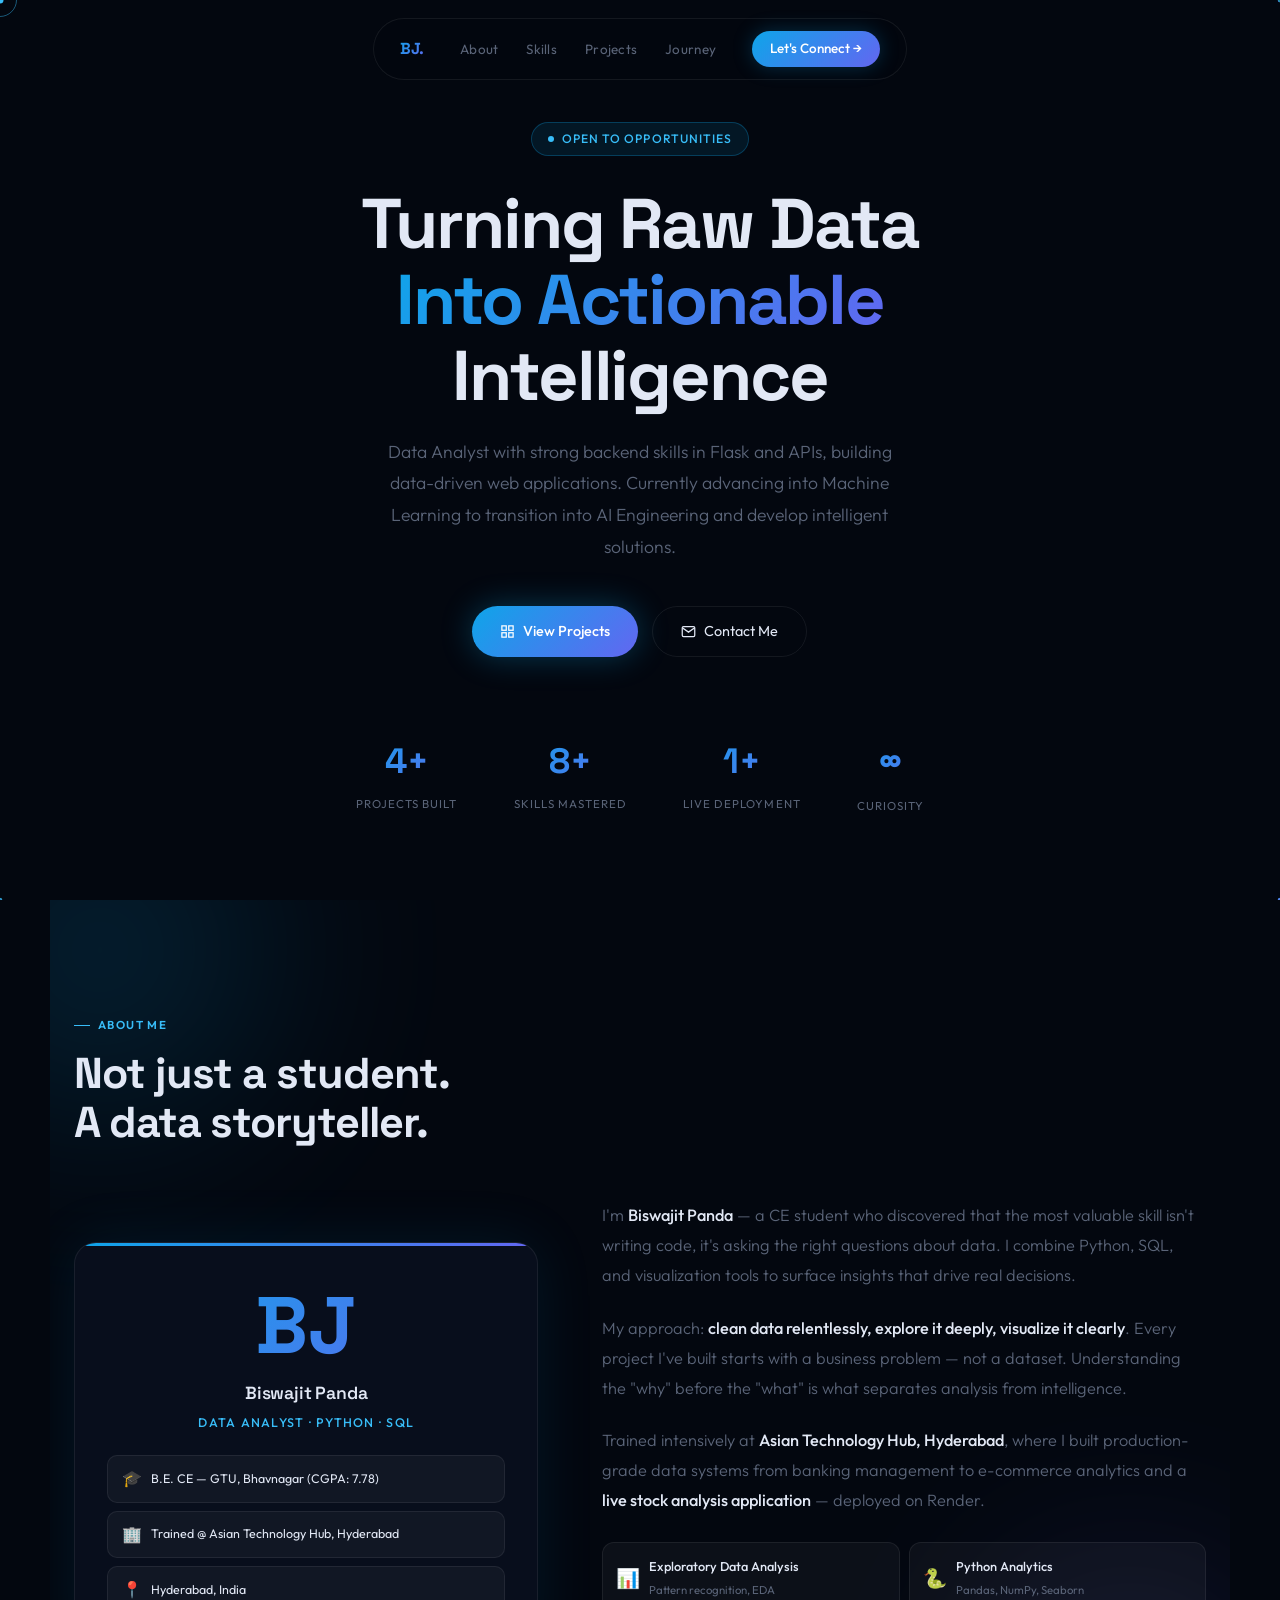
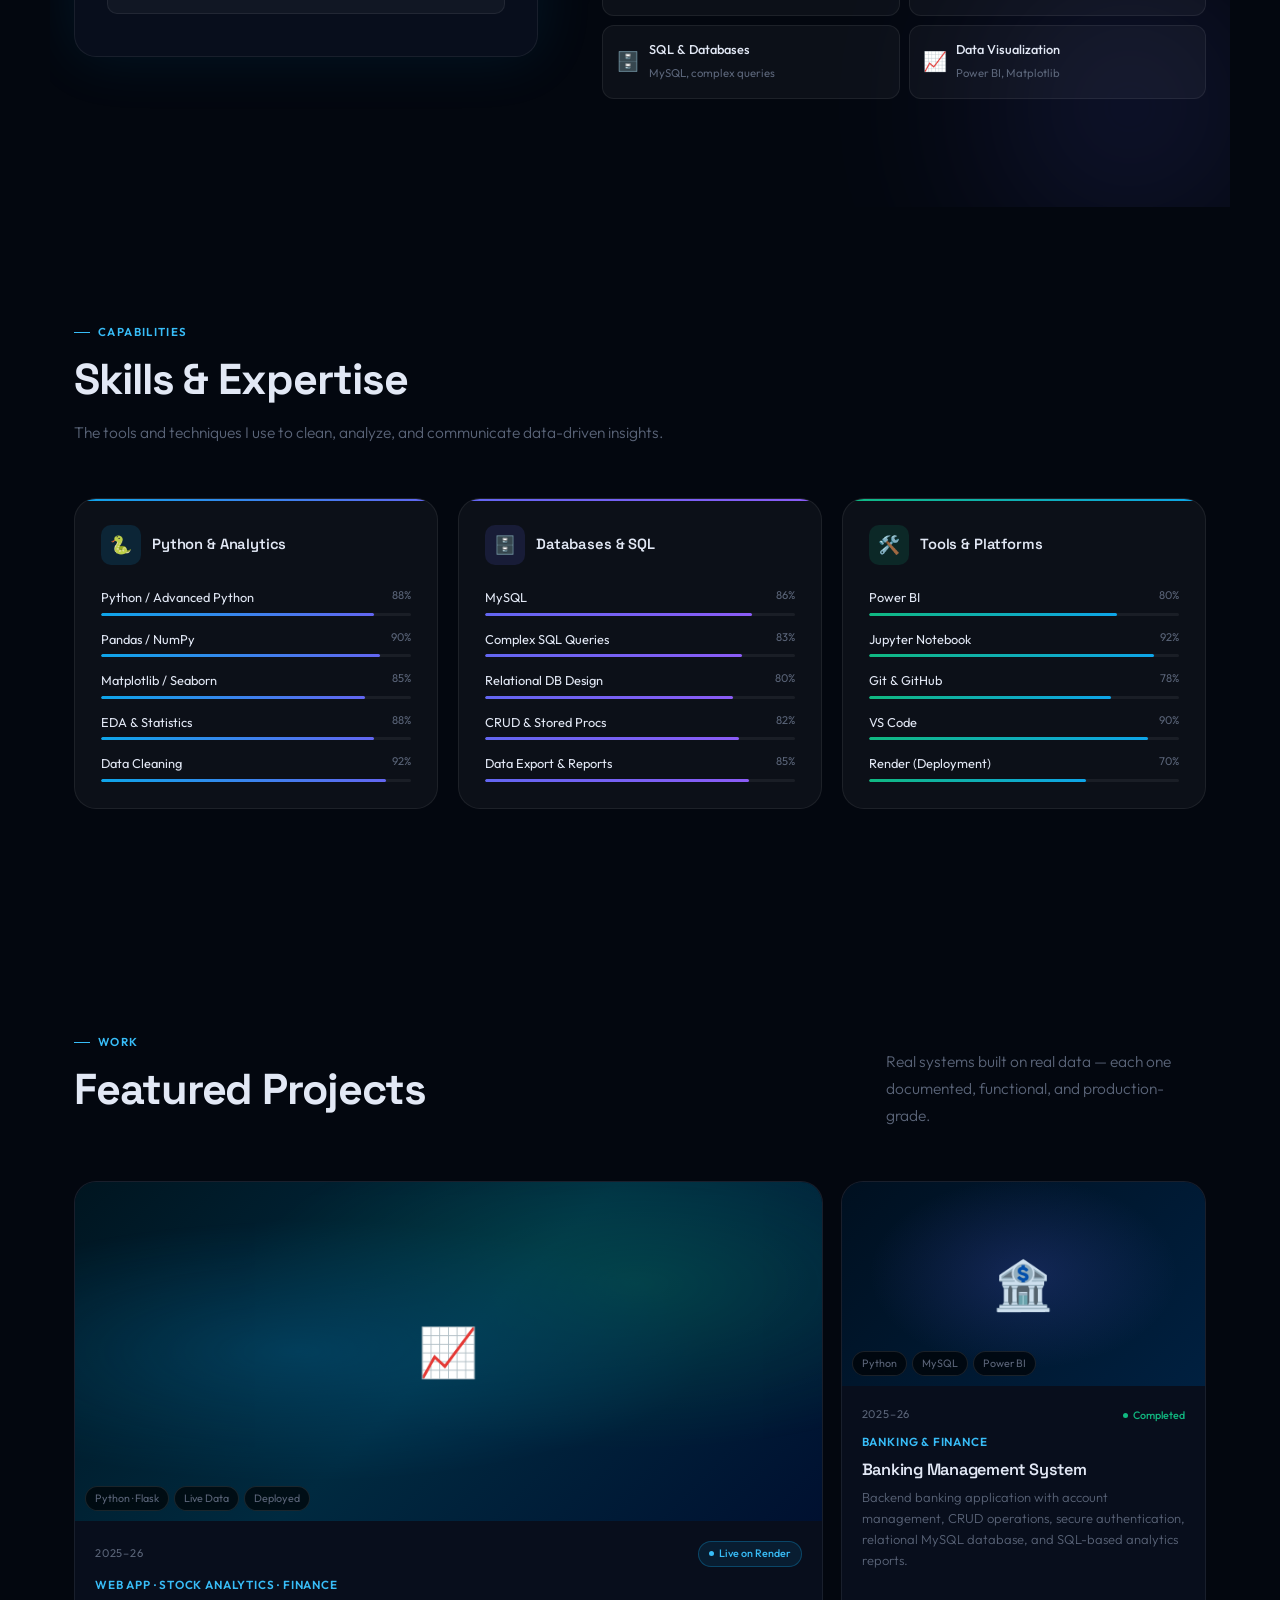
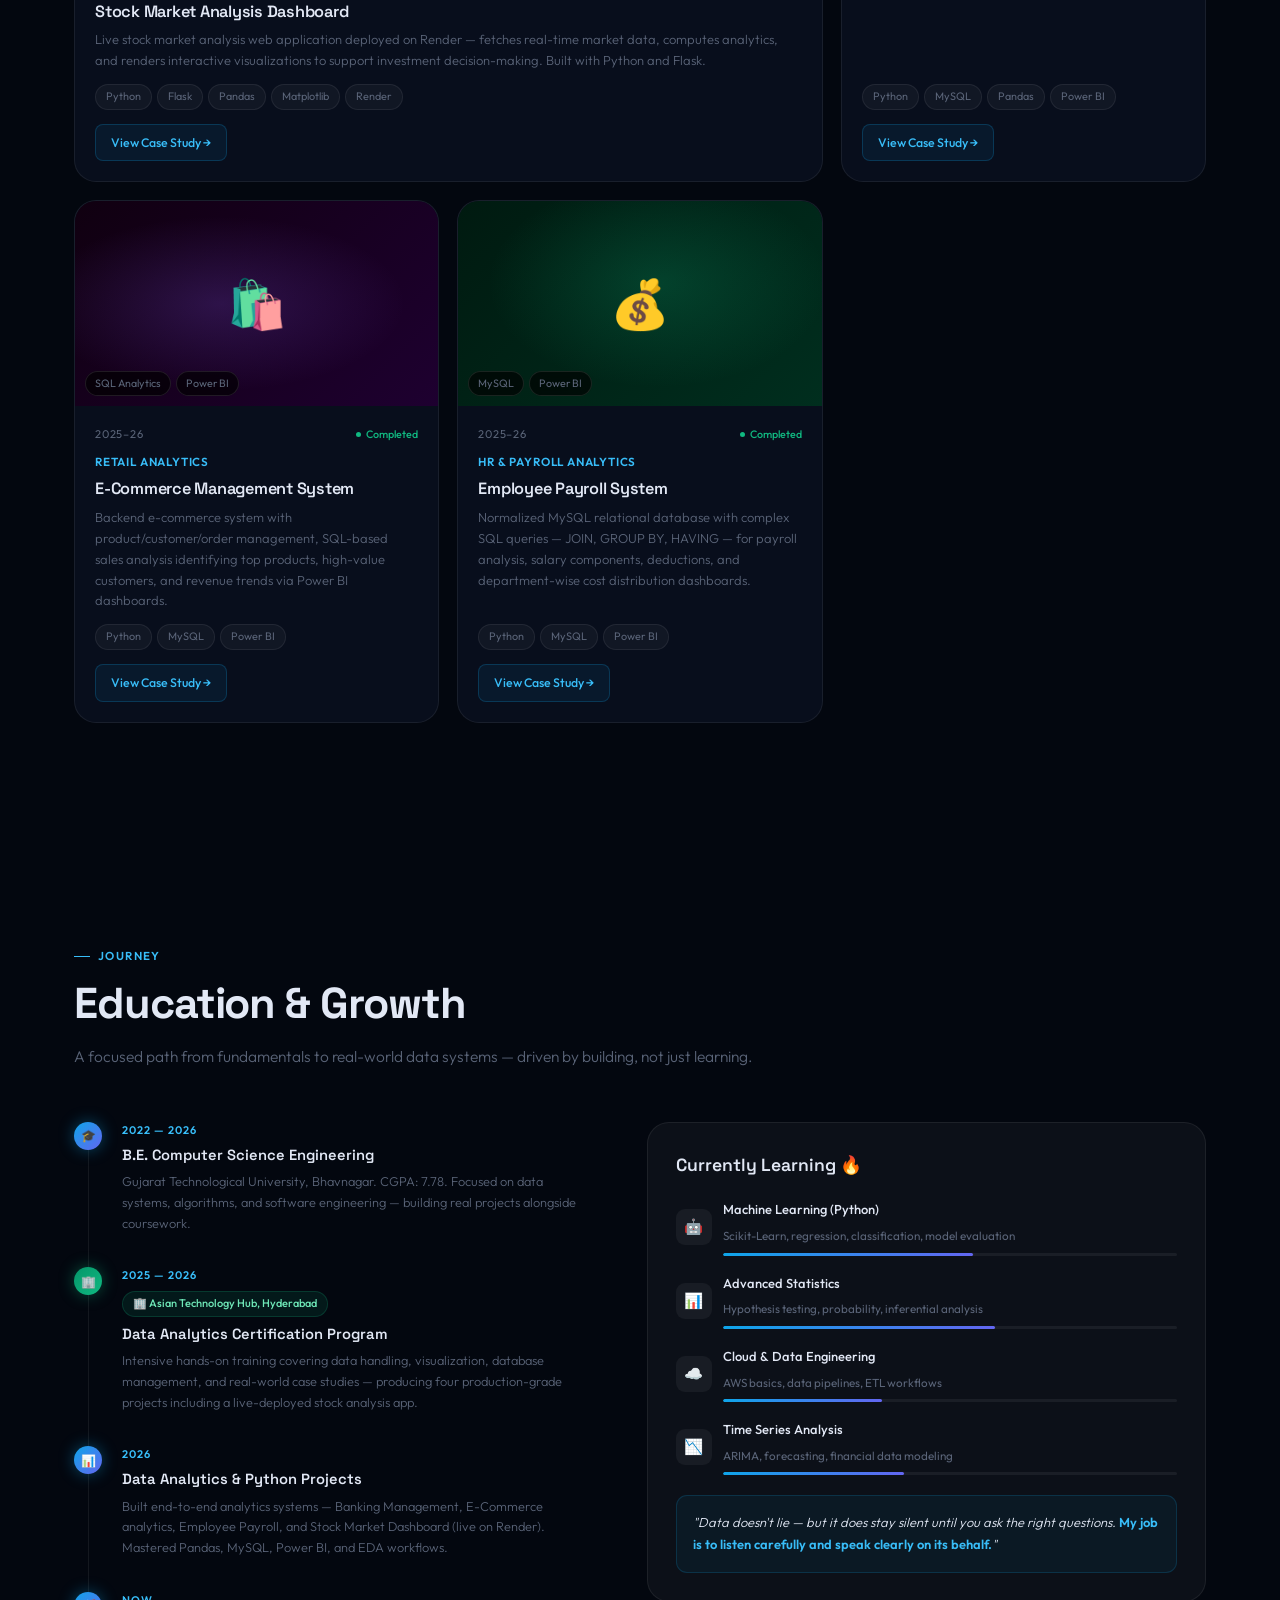
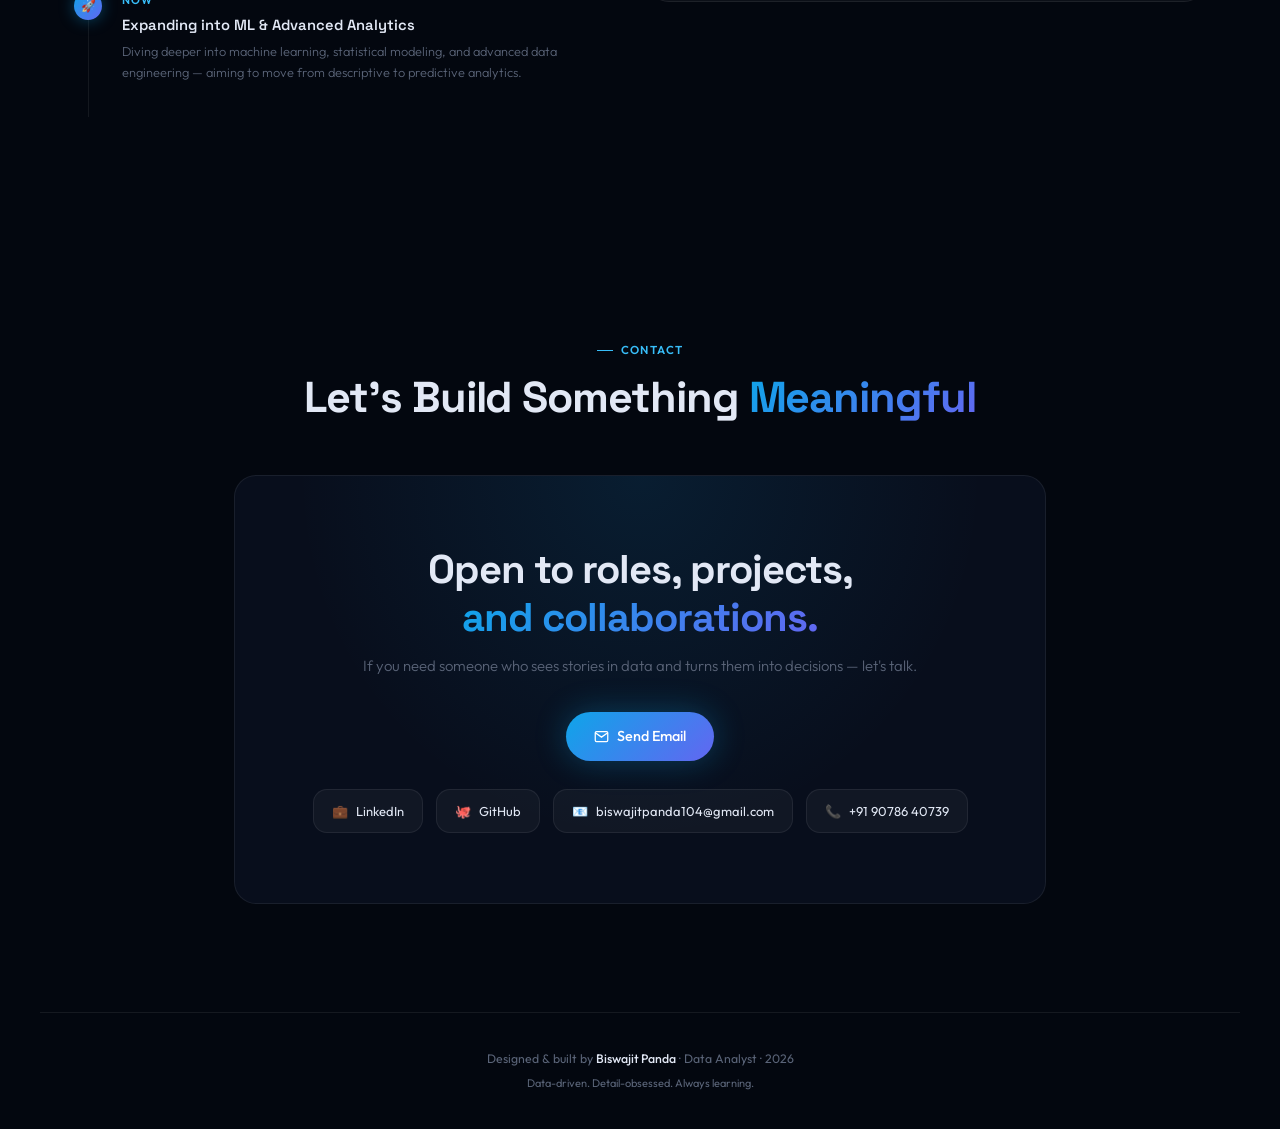
==== index.html @ 20ae8ce0 "Add files via upload" ====
<!DOCTYPE html>
<html lang="en">
<head>
  <meta charset="UTF-8">
  <meta name="viewport" content="width=device-width, initial-scale=1.0">
  <title>Biswajit Panda — Data Analyst &amp; AI Engineer</title>
  <link rel="preconnect" href="https://fonts.googleapis.com">
  <link rel="preconnect" href="https://fonts.gstatic.com" crossorigin>
  <link href="https://fonts.googleapis.com/css2?family=Space+Grotesk:wght@300;400;500;600;700&family=Outfit:wght@200;300;400;500;600&display=swap" rel="stylesheet">
  <link rel="stylesheet" href="css/shared.css">
  <style>
    /* ===== HERO ===== */
    #hero {
      min-height: 100vh;
      display: flex;
      align-items: center;
      justify-content: center;
      position: relative;
      overflow: hidden;
      padding: 120px 24px 80px;
    }

    #hero-canvas {
      position: absolute;
      inset: 0;
      z-index: 0;
    }

    .hero-inner {
      position: relative;
      z-index: 1;
      text-align: center;
      max-width: 860px;
    }

    .hero-badge {
      display: inline-flex;
      align-items: center;
      gap: 8px;
      padding: 6px 16px;
      background: rgba(14, 165, 233, .1);
      border: 1px solid rgba(14, 165, 233, .28);
      border-radius: 100px;
      font-size: .76rem;
      color: var(--accent2);
      letter-spacing: .09em;
      text-transform: uppercase;
      font-weight: 500;
      margin-bottom: 30px;
      animation: fadeUp .8s ease forwards;
      opacity: 0;
    }

    .badge-dot {
      width: 6px;
      height: 6px;
      background: var(--accent2);
      border-radius: 50%;
      animation: pulse 2s infinite;
    }

    .hero-title {
      font-family: var(--font-head);
      font-size: clamp(2.3rem, 5.5vw, 4.8rem);
      font-weight: 700;
      line-height: 1.08;
      letter-spacing: -.03em;
      margin-bottom: 22px;
      animation: fadeUp .8s .18s ease forwards;
      opacity: 0;
    }

    .hero-title .line2 {
      background: var(--grad);
      -webkit-background-clip: text;
      -webkit-text-fill-color: transparent;
      background-clip: text;
    }

    .hero-sub {
      font-size: clamp(.9rem, 1.7vw, 1.1rem);
      color: var(--muted);
      line-height: 1.8;
      max-width: 540px;
      margin: 0 auto 44px;
      font-weight: 300;
      animation: fadeUp .8s .34s ease forwards;
      opacity: 0;
    }

    .hero-btns {
      display: flex;
      gap: 14px;
      justify-content: center;
      flex-wrap: wrap;
      animation: fadeUp .8s .5s ease forwards;
      opacity: 0;
    }

    .hero-stats {
      display: flex;
      justify-content: center;
      gap: 56px;
      margin-top: 76px;
      flex-wrap: wrap;
      animation: fadeUp .8s .7s ease forwards;
      opacity: 0;
    }

    .stat-item { text-align: center; }

    .stat-num {
      font-family: var(--font-head);
      font-size: 2.2rem;
      font-weight: 700;
      background: var(--grad);
      -webkit-background-clip: text;
      -webkit-text-fill-color: transparent;
      background-clip: text;
      display: block;
    }

    .stat-label {
      font-size: .72rem;
      color: var(--muted);
      text-transform: uppercase;
      letter-spacing: .09em;
      margin-top: 4px;
    }

    .scroll-hint {
      position: absolute;
      bottom: 34px;
      left: 50%;
      transform: translateX(-50%);
      display: flex;
      flex-direction: column;
      align-items: center;
      gap: 7px;
      color: var(--muted);
      font-size: .7rem;
      letter-spacing: .1em;
      text-transform: uppercase;
      animation: fadeUp 1s 1.1s ease forwards;
      opacity: 0;
    }

    .scroll-line {
      width: 1px;
      height: 38px;
      background: linear-gradient(to bottom, var(--accent2), transparent);
      animation: scrollLine 2.2s infinite;
    }

    /* ===== SECTIONS ===== */
    .page-section {
      padding: 108px 24px;
      max-width: 1180px;
      margin: 0 auto;
    }

    .page-section.narrow { max-width: 860px; }

    /* ===== ABOUT ===== */
    .about-grid {
      display: grid;
      grid-template-columns: 1fr 1.3fr;
      gap: 64px;
      align-items: center;
      margin-top: 52px;
    }

    .about-card {
      background: var(--surface);
      border: 1px solid var(--border);
      border-radius: var(--radius-lg);
      padding: 42px 32px;
      text-align: center;
      position: relative;
      box-shadow: 0 0 60px rgba(14, 165, 233, .1);
      overflow: hidden;
    }

    .about-card::before {
      content: '';
      position: absolute;
      top: 0; left: 0; right: 0;
      height: 3px;
      background: var(--grad);
    }

    .about-initials {
      font-family: var(--font-head);
      font-size: 5rem;
      font-weight: 700;
      background: var(--grad);
      -webkit-background-clip: text;
      -webkit-text-fill-color: transparent;
      background-clip: text;
      line-height: 1;
      margin-bottom: 14px;
    }

    .about-name {
      font-family: var(--font-head);
      font-size: 1.1rem;
      font-weight: 600;
      letter-spacing: -.01em;
      margin-bottom: 6px;
    }

    .about-role {
      font-size: .78rem;
      color: var(--accent2);
      text-transform: uppercase;
      letter-spacing: .1em;
      font-weight: 500;
      margin-bottom: 22px;
    }

    .about-badges {
      display: flex;
      flex-direction: column;
      gap: 8px;
    }

    .about-badge-item {
      padding: 10px 14px;
      background: var(--glass);
      border: 1px solid var(--border);
      border-radius: 10px;
      font-size: .78rem;
      color: var(--text);
      display: flex;
      align-items: center;
      gap: 9px;
    }

    .about-badge-item span:first-child { font-size: 1rem; }

    .story-text {
      font-size: 1.02rem;
      line-height: 1.85;
      color: var(--muted);
      margin-bottom: 22px;
      font-weight: 300;
    }

    .story-text em {
      font-style: normal;
      color: var(--text);
      font-weight: 500;
    }

    .highlight-grid {
      display: grid;
      grid-template-columns: 1fr 1fr;
      gap: 9px;
      margin-top: 26px;
    }

    .highlight-item {
      padding: 13px;
      background: var(--glass);
      border: 1px solid var(--border);
      border-radius: 12px;
      display: flex;
      align-items: center;
      gap: 9px;
      transition: border-color .2s, background .2s;
      cursor: default;
    }

    .highlight-item:hover {
      border-color: rgba(14, 165, 233, .3);
      background: rgba(14, 165, 233, .05);
    }

    .hi-icon { font-size: 1.2rem; flex-shrink: 0; }

    .hi-text strong { display: block; font-size: .8rem; font-weight: 500; }
    .hi-text span { font-size: .71rem; color: var(--muted); }

    /* ===== SKILLS ===== */
    .skills-grid {
      display: grid;
      grid-template-columns: repeat(3, 1fr);
      gap: 20px;
      margin-top: 52px;
    }

    .skill-category {
      background: var(--glass);
      border: 1px solid var(--border);
      border-radius: var(--radius-lg);
      padding: 26px;
      transition: transform .3s, border-color .3s;
      position: relative;
      overflow: hidden;
    }

    .skill-category::before {
      content: '';
      position: absolute;
      top: 0; left: 0; right: 0;
      height: 2px;
    }

    .skill-category.cat-blue::before { background: linear-gradient(90deg, #0ea5e9, #6366f1); }
    .skill-category.cat-indigo::before { background: linear-gradient(90deg, #6366f1, #8b5cf6); }
    .skill-category.cat-teal::before { background: linear-gradient(90deg, #10b981, #0ea5e9); }

    .skill-category:hover {
      transform: translateY(-5px);
      border-color: rgba(14, 165, 233, .28);
    }

    .cat-header {
      display: flex;
      align-items: center;
      gap: 11px;
      margin-bottom: 22px;
    }

    .cat-icon {
      width: 40px;
      height: 40px;
      border-radius: 10px;
      display: flex;
      align-items: center;
      justify-content: center;
      font-size: 1.1rem;
      flex-shrink: 0;
    }

    .cat-icon.blue { background: rgba(14, 165, 233, .14); }
    .cat-icon.indigo { background: rgba(99, 102, 241, .14); }
    .cat-icon.teal { background: rgba(16, 185, 129, .14); }

    .cat-label {
      font-family: var(--font-head);
      font-size: .92rem;
      font-weight: 600;
      letter-spacing: -.01em;
    }

    .skill-list { list-style: none; display: flex; flex-direction: column; gap: 13px; }

    .skill-name {
      display: flex;
      justify-content: space-between;
      font-size: .8rem;
      margin-bottom: 5px;
      color: var(--text);
    }

    .skill-pct { color: var(--muted); font-size: .7rem; }

    .skill-bar-bg {
      height: 3px;
      background: rgba(255,255,255,.06);
      border-radius: 99px;
      overflow: hidden;
    }

    .skill-bar-fill {
      height: 100%;
      border-radius: 99px;
      width: 0%;
      transition: width 1.3s cubic-bezier(.16,1,.3,1);
    }

    .skill-bar-fill.blue { background: linear-gradient(90deg, #0ea5e9, #6366f1); }
    .skill-bar-fill.indigo { background: linear-gradient(90deg, #6366f1, #8b5cf6); }
    .skill-bar-fill.teal { background: linear-gradient(90deg, #10b981, #0ea5e9); }

    /* ===== PROJECTS ===== */
    .projects-grid {
      display: grid;
      grid-template-columns: repeat(3, 1fr);
      gap: 18px;
      margin-top: 52px;
    }

    .proj-card {
      background: var(--surface);
      border: 1px solid var(--border);
      border-radius: var(--radius-lg);
      overflow: hidden;
      display: flex;
      flex-direction: column;
      transition: transform .3s, border-color .3s, box-shadow .3s;
      text-decoration: none;
      color: inherit;
    }

    .proj-card:hover {
      transform: translateY(-6px);
      border-color: rgba(14, 165, 233, .38);
      box-shadow: 0 20px 52px rgba(14, 165, 233, .12);
    }

    .proj-card.featured { grid-column: span 2; }

    .proj-visual {
      aspect-ratio: 16/9;
      display: flex;
      align-items: center;
      justify-content: center;
      font-size: 3rem;
      position: relative;
      overflow: hidden;
    }

    .proj-card.featured .proj-visual { aspect-ratio: 2.2/1; }

    .proj-vis-bg {
      position: absolute;
      inset: 0;
      opacity: .2;
    }

    .proj-emoji { z-index: 1; }

    .proj-tags {
      position: absolute;
      bottom: 10px;
      left: 10px;
      display: flex;
      gap: 5px;
      z-index: 2;
      flex-wrap: wrap;
    }

    .proj-tag {
      padding: 3px 9px;
      background: rgba(0,0,0,.65);
      border: 1px solid rgba(255,255,255,.1);
      border-radius: 100px;
      font-size: .67rem;
      color: var(--muted);
      backdrop-filter: blur(6px);
    }

    .proj-body {
      padding: 20px;
      display: flex;
      flex-direction: column;
      flex: 1;
    }

    .proj-meta {
      display: flex;
      justify-content: space-between;
      align-items: center;
      margin-bottom: 9px;
    }

    .proj-year { font-size: .7rem; color: var(--muted); letter-spacing: .07em; }

    .proj-status {
      display: flex;
      align-items: center;
      gap: 5px;
      font-size: .67rem;
      color: var(--emerald);
      font-weight: 500;
    }

    .proj-status-dot {
      width: 5px; height: 5px;
      background: var(--emerald);
      border-radius: 50%;
      animation: pulse 2s infinite;
    }

    .proj-live-badge {
      display: inline-flex;
      align-items: center;
      gap: 5px;
      padding: 3px 10px;
      background: rgba(14, 165, 233, .1);
      border: 1px solid rgba(14, 165, 233, .3);
      border-radius: 100px;
      font-size: .67rem;
      color: var(--accent2);
      font-weight: 500;
    }

    .proj-live-dot {
      width: 5px; height: 5px;
      background: var(--accent2);
      border-radius: 50%;
      animation: pulse 2s infinite;
    }

    .proj-subtitle {
      font-size: .73rem;
      color: var(--accent2);
      font-weight: 600;
      margin-bottom: 7px;
      text-transform: uppercase;
      letter-spacing: .07em;
    }

    .proj-title {
      font-family: var(--font-head);
      font-size: 1.02rem;
      font-weight: 600;
      letter-spacing: -.015em;
      margin-bottom: 7px;
      line-height: 1.3;
    }

    .proj-desc {
      font-size: .81rem;
      color: var(--muted);
      line-height: 1.62;
      flex: 1;
      font-weight: 300;
    }

    .proj-stack {
      display: flex;
      flex-wrap: wrap;
      gap: 5px;
      margin-top: 13px;
    }

    .stack-pill {
      padding: 3px 10px;
      background: rgba(255,255,255,.04);
      border: 1px solid var(--border);
      border-radius: 100px;
      font-size: .68rem;
      color: var(--muted);
    }

    .proj-cta {
      display: inline-flex;
      align-items: center;
      gap: 6px;
      margin-top: 14px;
      padding: 8px 15px;
      background: rgba(14,165,233,.08);
      border: 1px solid rgba(14,165,233,.22);
      border-radius: 8px;
      font-size: .77rem;
      color: var(--accent2);
      font-weight: 500;
      text-decoration: none;
      transition: background .2s;
      align-self: flex-start;
    }

    .proj-cta:hover { background: rgba(14,165,233,.18); }

    /* ===== EXPERIENCE ===== */
    .exp-grid {
      display: grid;
      grid-template-columns: 1fr 1.1fr;
      gap: 64px;
      align-items: start;
      margin-top: 52px;
    }

    .timeline { position: relative; }

    .timeline::before {
      content: '';
      position: absolute;
      left: 14px; top: 22px; bottom: 0;
      width: 1px;
      background: var(--border);
    }

    .tl-item {
      display: flex;
      gap: 20px;
      margin-bottom: 34px;
      position: relative;
    }

    .tl-dot {
      width: 28px; height: 28px;
      border-radius: 50%;
      background: var(--grad);
      display: flex;
      align-items: center;
      justify-content: center;
      font-size: .75rem;
      flex-shrink: 0;
      z-index: 1;
      box-shadow: 0 0 16px rgba(14, 165, 233, .4);
    }

    .tl-dot.green-dot {
      background: linear-gradient(135deg, #059669, #10b981);
      box-shadow: 0 0 16px rgba(16, 185, 129, .4);
    }

    .tl-date {
      font-size: .69rem;
      color: var(--accent2);
      font-weight: 600;
      text-transform: uppercase;
      letter-spacing: .09em;
      margin-bottom: 4px;
    }

    .tl-org {
      display: inline-flex;
      align-items: center;
      gap: 5px;
      padding: 3px 10px;
      background: rgba(16,185,129,.1);
      border: 1px solid rgba(16,185,129,.2);
      border-radius: 100px;
      font-size: .69rem;
      color: #6ee7b7;
      font-weight: 500;
      margin-bottom: 6px;
    }

    .tl-title {
      font-family: var(--font-head);
      font-size: .92rem;
      font-weight: 600;
      margin-bottom: 4px;
    }

    .tl-desc {
      font-size: .8rem;
      color: var(--muted);
      line-height: 1.62;
      font-weight: 300;
    }

    /* ===== LEARNING PANEL ===== */
    .learning-panel {
      background: var(--glass);
      border: 1px solid var(--border);
      border-radius: var(--radius-lg);
      padding: 28px;
    }

    .learning-panel h3 {
      font-family: var(--font-head);
      font-size: 1.1rem;
      font-weight: 600;
      margin-bottom: 20px;
    }

    .learn-row {
      display: flex;
      align-items: center;
      gap: 11px;
      margin-bottom: 17px;
    }

    .learn-icon {
      width: 36px; height: 36px;
      border-radius: 9px;
      background: rgba(255,255,255,.05);
      display: flex;
      align-items: center;
      justify-content: center;
      font-size: .95rem;
      flex-shrink: 0;
    }

    .learn-text { flex: 1; }
    .learn-text strong { display: block; font-size: .81rem; font-weight: 500; margin-bottom: 2px; }
    .learn-text span { font-size: .73rem; color: var(--muted); }

    .progress-mini {
      margin-top: 5px;
      height: 3px;
      background: rgba(255,255,255,.06);
      border-radius: 99px;
      overflow: hidden;
    }

    .progress-mini-fill {
      height: 100%;
      border-radius: 99px;
      background: var(--grad);
      width: 0%;
      transition: width 1.4s cubic-bezier(.16,1,.3,1);
    }

    .mindset-quote {
      margin-top: 20px;
      padding: 16px;
      background: rgba(14,165,233,.06);
      border: 1px solid rgba(14,165,233,.18);
      border-radius: 11px;
      font-size: .81rem;
      line-height: 1.68;
      color: var(--text);
      font-style: italic;
      font-weight: 300;
    }

    .mindset-quote strong {
      font-style: normal;
      color: var(--accent2);
      font-weight: 600;
    }

    /* ===== CONTACT ===== */
    .contact-box {
      background: var(--surface);
      border: 1px solid var(--border);
      border-radius: var(--radius-lg);
      padding: 70px 52px;
      text-align: center;
      position: relative;
      overflow: hidden;
      margin-top: 52px;
    }

    .contact-box::before {
      content: '';
      position: absolute;
      inset: 0;
      background: radial-gradient(ellipse at 50% 0%, rgba(14,165,233,.1), transparent 60%);
    }

    .contact-box > * { position: relative; z-index: 1; }

    .cta-headline {
      font-family: var(--font-head);
      font-size: clamp(1.45rem, 3.5vw, 2.5rem);
      font-weight: 700;
      letter-spacing: -.025em;
      line-height: 1.2;
      margin-bottom: 12px;
    }

    .cta-sub {
      color: var(--muted);
      font-size: .93rem;
      margin-bottom: 34px;
      font-weight: 300;
    }

    .contact-links {
      display: flex;
      justify-content: center;
      gap: 13px;
      flex-wrap: wrap;
      margin-top: 28px;
    }

    .contact-link {
      display: flex;
      align-items: center;
      gap: 8px;
      padding: 11px 18px;
      background: var(--glass);
      border: 1px solid var(--border);
      border-radius: var(--radius);
      text-decoration: none;
      color: var(--text);
      font-size: .81rem;
      transition: all .2s;
    }

    .contact-link:hover {
      border-color: rgba(14,165,233,.4);
      background: rgba(14,165,233,.06);
      transform: translateY(-2px);
    }

    /* ===== ORBS ===== */
    .orb {
      position: absolute;
      border-radius: 50%;
      filter: blur(90px);
      pointer-events: none;
      opacity: .22;
      z-index: 0;
    }

    .orb-1 {
      width: 500px; height: 500px;
      background: radial-gradient(circle, #0ea5e9 0%, transparent 70%);
      top: -200px; left: -200px;
    }

    .orb-2 {
      width: 400px; height: 400px;
      background: radial-gradient(circle, #6366f1 0%, transparent 70%);
      bottom: -100px; right: -100px;
    }

    /* ===== RESPONSIVE ===== */
    @media(max-width:900px) {
      .about-grid { grid-template-columns: 1fr; gap: 36px; }
      .skills-grid { grid-template-columns: 1fr; }
      .projects-grid { grid-template-columns: 1fr; }
      .proj-card.featured { grid-column: span 1; }
      .exp-grid { grid-template-columns: 1fr; }
      .contact-box { padding: 42px 22px; }
      .hero-stats { gap: 26px; }
    }
  </style>
</head>
<body>
  <div id="cursor-dot"></div>
  <div id="cursor-ring"></div>
  <div id="scroll-bar"></div>

  <!-- NAV -->
  <nav id="navbar">
    <a href="index.html" class="nav-logo">BJ.</a>
    <ul class="nav-links">
      <li><a href="#about">About</a></li>
      <li><a href="#skills">Skills</a></li>
      <li><a href="#projects">Projects</a></li>
      <li><a href="#experience">Journey</a></li>
    </ul>
    <a href="#contact" class="nav-cta">Let's Connect →</a>
  </nav>

  <!-- HERO -->
  <section id="hero">
    <canvas id="hero-canvas"></canvas>
    <div class="hero-inner">
      <div class="hero-badge"><span class="badge-dot"></span>Open to Opportunities</div>
      <h1 class="hero-title">
        Turning Raw Data<br>
        <span class="line2">Into Actionable</span><br>
        Intelligence
      </h1>
      <p class="hero-sub">Data Analyst with strong backend skills in Flask and APIs, building data-driven web applications. Currently advancing into Machine Learning to transition into AI Engineering and develop intelligent solutions.</p>
      <div class="hero-btns">
        <a href="#projects" class="btn-primary">
          <svg width="15" height="15" viewBox="0 0 24 24" fill="none" stroke="currentColor" stroke-width="2">
            <rect x="3" y="3" width="7" height="7"/><rect x="14" y="3" width="7" height="7"/>
            <rect x="3" y="14" width="7" height="7"/><rect x="14" y="14" width="7" height="7"/>
          </svg>
          View Projects
        </a>
        <a href="#contact" class="btn-outline">
          <svg width="15" height="15" viewBox="0 0 24 24" fill="none" stroke="currentColor" stroke-width="2">
            <path d="M4 4h16c1.1 0 2 .9 2 2v12c0 1.1-.9 2-2 2H4c-1.1 0-2-.9-2-2V6c0-1.1.9-2 2-2z"/>
            <polyline points="22,6 12,13 2,6"/>
          </svg>
          Contact Me
        </a>
      </div>
      <div class="hero-stats">
        <div class="stat-item"><span class="stat-num counter" data-target="4">0</span><span class="stat-label">Projects Built</span></div>
        <div class="stat-item"><span class="stat-num counter" data-target="8">0</span><span class="stat-label">Skills Mastered</span></div>
        <div class="stat-item"><span class="stat-num counter" data-target="1">0</span><span class="stat-label">Live Deployment</span></div>
        <div class="stat-item"><span class="stat-num" style="font-size:2.3rem">∞</span><span class="stat-label">Curiosity</span></div>
      </div>
    </div>
  </section>

  <!-- ABOUT -->
  <section id="about" class="page-section" style="position:relative;overflow:hidden;">
    <div class="orb orb-1" aria-hidden="true"></div>
    <div class="orb orb-2" aria-hidden="true"></div>
    <div style="position:relative;z-index:1;">
      <div class="section-tag">About Me</div>
      <h2 class="section-title">Not just a student.<br>A data storyteller.</h2>
      <div class="about-grid reveal">
        <div class="about-card">
          <div class="about-initials">BJ</div>
          <div class="about-name">Biswajit Panda</div>
          <div class="about-role">Data Analyst · Python · SQL</div>
          <div class="about-badges">
            <div class="about-badge-item"><span>🎓</span><span>B.E. CE — GTU, Bhavnagar (CGPA: 7.78)</span></div>
            <div class="about-badge-item"><span>🏢</span><span>Trained @ Asian Technology Hub, Hyderabad</span></div>
            <div class="about-badge-item"><span>📍</span><span>Hyderabad, India</span></div>
          </div>
        </div>
        <div>
          <p class="story-text">I'm <em>Biswajit Panda</em> — a CE student who discovered that the most valuable skill isn't writing code, it's asking the right questions about data. I combine Python, SQL, and visualization tools to surface insights that drive real decisions.</p>
          <p class="story-text">My approach: <em>clean data relentlessly, explore it deeply, visualize it clearly</em>. Every project I've built starts with a business problem — not a dataset. Understanding the "why" before the "what" is what separates analysis from intelligence.</p>
          <p class="story-text">Trained intensively at <em>Asian Technology Hub, Hyderabad</em>, where I built production-grade data systems from banking management to e-commerce analytics and a <em>live stock analysis application</em> — deployed on Render.</p>
          <div class="highlight-grid">
            <div class="highlight-item"><span class="hi-icon">📊</span>
              <div class="hi-text"><strong>Exploratory Data Analysis</strong><span>Pattern recognition, EDA</span></div>
            </div>
            <div class="highlight-item"><span class="hi-icon">🐍</span>
              <div class="hi-text"><strong>Python Analytics</strong><span>Pandas, NumPy, Seaborn</span></div>
            </div>
            <div class="highlight-item"><span class="hi-icon">🗄️</span>
              <div class="hi-text"><strong>SQL & Databases</strong><span>MySQL, complex queries</span></div>
            </div>
            <div class="highlight-item"><span class="hi-icon">📈</span>
              <div class="hi-text"><strong>Data Visualization</strong><span>Power BI, Matplotlib</span></div>
            </div>
          </div>
        </div>
      </div>
    </div>
  </section>

  <!-- SKILLS -->
  <section id="skills" class="page-section">
    <div class="section-tag">Capabilities</div>
    <h2 class="section-title">Skills & Expertise</h2>
    <p class="section-desc">The tools and techniques I use to clean, analyze, and communicate data-driven insights.</p>
    <div class="skills-grid">
      <div class="skill-category cat-blue reveal">
        <div class="cat-header">
          <div class="cat-icon blue">🐍</div><span class="cat-label">Python & Analytics</span>
        </div>
        <ul class="skill-list">
          <li class="skill-item">
            <div class="skill-name"><span>Python / Advanced Python</span><span class="skill-pct">88%</span></div>
            <div class="skill-bar-bg"><div class="skill-bar-fill blue" data-pct="88"></div></div>
          </li>
          <li class="skill-item">
            <div class="skill-name"><span>Pandas / NumPy</span><span class="skill-pct">90%</span></div>
            <div class="skill-bar-bg"><div class="skill-bar-fill blue" data-pct="90"></div></div>
          </li>
          <li class="skill-item">
            <div class="skill-name"><span>Matplotlib / Seaborn</span><span class="skill-pct">85%</span></div>
            <div class="skill-bar-bg"><div class="skill-bar-fill blue" data-pct="85"></div></div>
          </li>
          <li class="skill-item">
            <div class="skill-name"><span>EDA & Statistics</span><span class="skill-pct">88%</span></div>
            <div class="skill-bar-bg"><div class="skill-bar-fill blue" data-pct="88"></div></div>
          </li>
          <li class="skill-item">
            <div class="skill-name"><span>Data Cleaning</span><span class="skill-pct">92%</span></div>
            <div class="skill-bar-bg"><div class="skill-bar-fill blue" data-pct="92"></div></div>
          </li>
        </ul>
      </div>
      <div class="skill-category cat-indigo reveal reveal-delay-1">
        <div class="cat-header">
          <div class="cat-icon indigo">🗄️</div><span class="cat-label">Databases & SQL</span>
        </div>
        <ul class="skill-list">
          <li class="skill-item">
            <div class="skill-name"><span>MySQL</span><span class="skill-pct">86%</span></div>
            <div class="skill-bar-bg"><div class="skill-bar-fill indigo" data-pct="86"></div></div>
          </li>
          <li class="skill-item">
            <div class="skill-name"><span>Complex SQL Queries</span><span class="skill-pct">83%</span></div>
            <div class="skill-bar-bg"><div class="skill-bar-fill indigo" data-pct="83"></div></div>
          </li>
          <li class="skill-item">
            <div class="skill-name"><span>Relational DB Design</span><span class="skill-pct">80%</span></div>
            <div class="skill-bar-bg"><div class="skill-bar-fill indigo" data-pct="80"></div></div>
          </li>
          <li class="skill-item">
            <div class="skill-name"><span>CRUD & Stored Procs</span><span class="skill-pct">82%</span></div>
            <div class="skill-bar-bg"><div class="skill-bar-fill indigo" data-pct="82"></div></div>
          </li>
          <li class="skill-item">
            <div class="skill-name"><span>Data Export & Reports</span><span class="skill-pct">85%</span></div>
            <div class="skill-bar-bg"><div class="skill-bar-fill indigo" data-pct="85"></div></div>
          </li>
        </ul>
      </div>
      <div class="skill-category cat-teal reveal reveal-delay-2">
        <div class="cat-header">
          <div class="cat-icon teal">🛠️</div><span class="cat-label">Tools & Platforms</span>
        </div>
        <ul class="skill-list">
          <li class="skill-item">
            <div class="skill-name"><span>Power BI</span><span class="skill-pct">80%</span></div>
            <div class="skill-bar-bg"><div class="skill-bar-fill teal" data-pct="80"></div></div>
          </li>
          <li class="skill-item">
            <div class="skill-name"><span>Jupyter Notebook</span><span class="skill-pct">92%</span></div>
            <div class="skill-bar-bg"><div class="skill-bar-fill teal" data-pct="92"></div></div>
          </li>
          <li class="skill-item">
            <div class="skill-name"><span>Git & GitHub</span><span class="skill-pct">78%</span></div>
            <div class="skill-bar-bg"><div class="skill-bar-fill teal" data-pct="78"></div></div>
          </li>
          <li class="skill-item">
            <div class="skill-name"><span>VS Code</span><span class="skill-pct">90%</span></div>
            <div class="skill-bar-bg"><div class="skill-bar-fill teal" data-pct="90"></div></div>
          </li>
          <li class="skill-item">
            <div class="skill-name"><span>Render (Deployment)</span><span class="skill-pct">70%</span></div>
            <div class="skill-bar-bg"><div class="skill-bar-fill teal" data-pct="70"></div></div>
          </li>
        </ul>
      </div>
    </div>
  </section>

  <!-- PROJECTS -->
  <section id="projects" class="page-section">
    <div style="display:flex;justify-content:space-between;align-items:flex-end;flex-wrap:wrap;gap:18px;margin-bottom:0;">
      <div>
        <div class="section-tag">Work</div>
        <h2 class="section-title">Featured Projects</h2>
      </div>
      <p class="section-desc" style="max-width:320px;">Real systems built on real data — each one documented, functional, and production-grade.</p>
    </div>
    <div class="projects-grid">

      <!-- Stock Analysis — FEATURED -->
      <a href="projects/stock-analysis.html" class="proj-card featured reveal">
        <div class="proj-visual" style="background:linear-gradient(135deg,#001520,#002a40,#001030);">
          <div class="proj-vis-bg" style="background:radial-gradient(ellipse at 30% 50%,#0ea5e9,transparent 55%),radial-gradient(ellipse at 75% 30%,#10b981,transparent 50%)"></div>
          <span class="proj-emoji">📈</span>
          <div class="proj-tags">
            <span class="proj-tag">Python · Flask</span>
            <span class="proj-tag">Live Data</span>
            <span class="proj-tag">Deployed</span>
          </div>
        </div>
        <div class="proj-body">
          <div class="proj-meta">
            <span class="proj-year">2025–26</span>
            <span class="proj-live-badge"><span class="proj-live-dot"></span>Live on Render</span>
          </div>
          <div class="proj-subtitle">Web App · Stock Analytics · Finance</div>
          <h3 class="proj-title">Stock Market Analysis Dashboard</h3>
          <p class="proj-desc">Live stock market analysis web application deployed on Render — fetches real-time market data, computes analytics, and renders interactive visualizations to support investment decision-making. Built with Python and Flask.</p>
          <div class="proj-stack">
            <span class="stack-pill">Python</span>
            <span class="stack-pill">Flask</span>
            <span class="stack-pill">Pandas</span>
            <span class="stack-pill">Matplotlib</span>
            <span class="stack-pill">Render</span>
          </div>
          <span class="proj-cta">View Case Study →</span>
        </div>
      </a>

      <!-- Banking Management -->
      <a href="projects/banking.html" class="proj-card reveal reveal-delay-1">
        <div class="proj-visual" style="background:linear-gradient(135deg,#001020,#002040);">
          <div class="proj-vis-bg" style="background:radial-gradient(ellipse at 50% 45%,#6366f1,transparent 60%)"></div>
          <span class="proj-emoji">🏦</span>
          <div class="proj-tags"><span class="proj-tag">Python</span><span class="proj-tag">MySQL</span><span class="proj-tag">Power BI</span></div>
        </div>
        <div class="proj-body">
          <div class="proj-meta"><span class="proj-year">2025–26</span><span class="proj-status"><span class="proj-status-dot"></span>Completed</span></div>
          <div class="proj-subtitle">Banking & Finance</div>
          <h3 class="proj-title">Banking Management System</h3>
          <p class="proj-desc">Backend banking application with account management, CRUD operations, secure authentication, relational MySQL database, and SQL-based analytics reports.</p>
          <div class="proj-stack"><span class="stack-pill">Python</span><span class="stack-pill">MySQL</span><span class="stack-pill">Pandas</span><span class="stack-pill">Power BI</span></div>
          <span class="proj-cta">View Case Study →</span>
        </div>
      </a>

      <!-- E-Commerce -->
      <a href="projects/ecommerce.html" class="proj-card reveal reveal-delay-1">
        <div class="proj-visual" style="background:linear-gradient(135deg,#100010,#1e0030);">
          <div class="proj-vis-bg" style="background:radial-gradient(ellipse at 40% 50%,#8b5cf6,transparent 60%)"></div>
          <span class="proj-emoji">🛍️</span>
          <div class="proj-tags"><span class="proj-tag">SQL Analytics</span><span class="proj-tag">Power BI</span></div>
        </div>
        <div class="proj-body">
          <div class="proj-meta"><span class="proj-year">2025–26</span><span class="proj-status"><span class="proj-status-dot"></span>Completed</span></div>
          <div class="proj-subtitle">Retail Analytics</div>
          <h3 class="proj-title">E-Commerce Management System</h3>
          <p class="proj-desc">Backend e-commerce system with product/customer/order management, SQL-based sales analysis identifying top products, high-value customers, and revenue trends via Power BI dashboards.</p>
          <div class="proj-stack"><span class="stack-pill">Python</span><span class="stack-pill">MySQL</span><span class="stack-pill">Power BI</span></div>
          <span class="proj-cta">View Case Study →</span>
        </div>
      </a>

      <!-- Payroll -->
      <a href="projects/payroll.html" class="proj-card reveal reveal-delay-2">
        <div class="proj-visual" style="background:linear-gradient(135deg,#001a10,#002e1e);">
          <div class="proj-vis-bg" style="background:radial-gradient(ellipse at 55% 40%,#10b981,transparent 60%)"></div>
          <span class="proj-emoji">💰</span>
          <div class="proj-tags"><span class="proj-tag">MySQL</span><span class="proj-tag">Power BI</span></div>
        </div>
        <div class="proj-body">
          <div class="proj-meta"><span class="proj-year">2025–26</span><span class="proj-status"><span class="proj-status-dot"></span>Completed</span></div>
          <div class="proj-subtitle">HR & Payroll Analytics</div>
          <h3 class="proj-title">Employee Payroll System</h3>
          <p class="proj-desc">Normalized MySQL relational database with complex SQL queries — JOIN, GROUP BY, HAVING — for payroll analysis, salary components, deductions, and department-wise cost distribution dashboards.</p>
          <div class="proj-stack"><span class="stack-pill">Python</span><span class="stack-pill">MySQL</span><span class="stack-pill">Power BI</span></div>
          <span class="proj-cta">View Case Study →</span>
        </div>
      </a>

    </div>
  </section>

  <!-- EXPERIENCE -->
  <section id="experience" class="page-section">
    <div class="section-tag">Journey</div>
    <h2 class="section-title">Education & Growth</h2>
    <p class="section-desc">A focused path from fundamentals to real-world data systems — driven by building, not just learning.</p>
    <div class="exp-grid">
      <div class="timeline reveal">
        <div class="tl-item">
          <div class="tl-dot">🎓</div>
          <div class="tl-content">
            <div class="tl-date">2022 — 2026</div>
            <div class="tl-title">B.E. Computer Science Engineering</div>
            <div class="tl-desc">Gujarat Technological University, Bhavnagar. CGPA: 7.78. Focused on data systems, algorithms, and software engineering — building real projects alongside coursework.</div>
          </div>
        </div>
        <div class="tl-item">
          <div class="tl-dot green-dot">🏢</div>
          <div class="tl-content">
            <div class="tl-date">2025 — 2026</div>
            <div class="tl-org">🏢 Asian Technology Hub, Hyderabad</div>
            <div class="tl-title">Data Analytics Certification Program</div>
            <div class="tl-desc">Intensive hands-on training covering data handling, visualization, database management, and real-world case studies — producing four production-grade projects including a live-deployed stock analysis app.</div>
          </div>
        </div>
        <div class="tl-item">
          <div class="tl-dot">📊</div>
          <div class="tl-content">
            <div class="tl-date">2026</div>
            <div class="tl-title">Data Analytics & Python Projects</div>
            <div class="tl-desc">Built end-to-end analytics systems — Banking Management, E-Commerce analytics, Employee Payroll, and Stock Market Dashboard (live on Render). Mastered Pandas, MySQL, Power BI, and EDA workflows.</div>
          </div>
        </div>
        <div class="tl-item">
          <div class="tl-dot">🚀</div>
          <div class="tl-content">
            <div class="tl-date">Now</div>
            <div class="tl-title">Expanding into ML & Advanced Analytics</div>
            <div class="tl-desc">Diving deeper into machine learning, statistical modeling, and advanced data engineering — aiming to move from descriptive to predictive analytics.</div>
          </div>
        </div>
      </div>
      <div class="learning-panel reveal reveal-delay-1">
        <h3>Currently Learning 🔥</h3>
        <div class="learn-row">
          <div class="learn-icon">🤖</div>
          <div class="learn-text">
            <strong>Machine Learning (Python)</strong>
            <span>Scikit-Learn, regression, classification, model evaluation</span>
            <div class="progress-mini"><div class="progress-mini-fill" data-pct="55"></div></div>
          </div>
        </div>
        <div class="learn-row">
          <div class="learn-icon">📊</div>
          <div class="learn-text">
            <strong>Advanced Statistics</strong>
            <span>Hypothesis testing, probability, inferential analysis</span>
            <div class="progress-mini"><div class="progress-mini-fill" data-pct="60"></div></div>
          </div>
        </div>
        <div class="learn-row">
          <div class="learn-icon">☁️</div>
          <div class="learn-text">
            <strong>Cloud & Data Engineering</strong>
            <span>AWS basics, data pipelines, ETL workflows</span>
            <div class="progress-mini"><div class="progress-mini-fill" data-pct="35"></div></div>
          </div>
        </div>
        <div class="learn-row">
          <div class="learn-icon">📉</div>
          <div class="learn-text">
            <strong>Time Series Analysis</strong>
            <span>ARIMA, forecasting, financial data modeling</span>
            <div class="progress-mini"><div class="progress-mini-fill" data-pct="40"></div></div>
          </div>
        </div>
        <div class="mindset-quote">
          "Data doesn't lie — but it does stay silent until you ask the right questions. <strong>My job is to listen carefully and speak clearly on its behalf.</strong>"
        </div>
      </div>
    </div>
  </section>

  <!-- CONTACT -->
  <section id="contact" class="page-section narrow" style="text-align:center;">
    <div class="section-tag" style="justify-content:center;">Contact</div>
    <h2 class="section-title">Let's Build Something <span class="grad-text">Meaningful</span></h2>
    <div class="contact-box reveal">
      <h2 class="cta-headline">Open to roles, projects,<br><span class="grad-text">and collaborations.</span></h2>
      <p class="cta-sub">If you need someone who sees stories in data and turns them into decisions — let's talk.</p>
      <div style="display:flex;justify-content:center;gap:14px;flex-wrap:wrap;">
        <a href="mailto:biswajitpanda104@gmail.com" class="btn-primary">
          <svg width="15" height="15" viewBox="0 0 24 24" fill="none" stroke="currentColor" stroke-width="2">
            <path d="M4 4h16c1.1 0 2 .9 2 2v12c0 1.1-.9 2-2 2H4c-1.1 0-2-.9-2-2V6c0-1.1.9-2 2-2z"/>
            <polyline points="22,6 12,13 2,6"/>
          </svg>
          Send Email
        </a>
      </div>
      <div class="contact-links">
        <a href="https://linkedin.com/in/biswajit" target="_blank" class="contact-link"><span>💼</span>LinkedIn</a>
        <a href="https://github.com/biswajit" target="_blank" class="contact-link"><span>🐙</span>GitHub</a>
        <a href="mailto:biswajitpanda104@gmail.com" class="contact-link"><span>📧</span>biswajitpanda104@gmail.com</a>
        <a href="tel:+919078640739" class="contact-link"><span>📞</span>+91 90786 40739</a>
      </div>
    </div>
  </section>

  <footer class="site-footer">
    <p>Designed & built by <strong>Biswajit Panda</strong> · Data Analyst · 2026</p>
    <p style="margin-top:6px;font-size:.69rem;">Data-driven. Detail-obsessed. Always learning.</p>
  </footer>

  <script src="js/shared.js"></script>
  <script>
    /* HERO CANVAS — data flow aesthetic */
    (function(){
      const c=document.getElementById('hero-canvas'), ctx=c.getContext('2d');
      let W,H,P=[];
      function resize(){ W=c.width=innerWidth; H=c.height=innerHeight; }
      resize(); addEventListener('resize',resize);
      const COLS=['#0ea5e9','#6366f1','#10b981','#38bdf8','#818cf8'];
      class Dot{
        constructor(){ this.reset(); }
        reset(){
          this.x=Math.random()*W; this.y=Math.random()*H;
          this.vx=(Math.random()-.5)*.35; this.vy=(Math.random()-.5)*.35;
          this.r=Math.random()*1.8+.4;
          this.c=COLS[Math.floor(Math.random()*COLS.length)];
          this.a=Math.random()*.45+.15;
        }
        update(){ this.x+=this.vx; this.y+=this.vy; if(this.x<0)this.x=W; if(this.x>W)this.x=0; if(this.y<0)this.y=H; if(this.y>H)this.y=0; }
        draw(){ ctx.beginPath(); ctx.arc(this.x,this.y,this.r,0,Math.PI*2); ctx.fillStyle=this.c; ctx.globalAlpha=this.a; ctx.fill(); ctx.globalAlpha=1; }
      }
      for(let i=0;i<90;i++) P.push(new Dot());
      function frame(){
        ctx.clearRect(0,0,W,H);
        P.forEach(p=>{ p.update(); p.draw(); });
        for(let i=0;i<P.length;i++) for(let j=i+1;j<P.length;j++){
          const dx=P[i].x-P[j].x, dy=P[i].y-P[j].y, d=Math.sqrt(dx*dx+dy*dy);
          if(d<115){ ctx.beginPath(); ctx.moveTo(P[i].x,P[i].y); ctx.lineTo(P[j].x,P[j].y); ctx.strokeStyle=`rgba(14,165,233,${.065*(1-d/115)})`; ctx.lineWidth=.5; ctx.stroke(); }
        }
        requestAnimationFrame(frame);
      }
      frame();
    })();
  </script>
</body>
</html>
---- css/shared.css ----
/* ============ RESET & VARIABLES ============ */
*, *::before, *::after { margin: 0; padding: 0; box-sizing: border-box; }

:root {
  --bg:        #03070f;
  --surface:   #080e1c;
  --surface2:  #0d1526;
  --glass:     rgba(255,255,255,0.04);
  --border:    rgba(255,255,255,0.07);
  --text:      #e2e8f5;
  --muted:     #5a6478;
  --accent1:   #0ea5e9;
  --accent2:   #38bdf8;
  --accent3:   #0284c7;
  --emerald:   #10b981;
  --grad:      linear-gradient(135deg, #0ea5e9, #6366f1);
  --grad2:     linear-gradient(135deg, #6366f1, #10b981);
  --grad3:     linear-gradient(135deg, #0ea5e9, #10b981);
  --font-head: 'Space Grotesk', sans-serif;
  --font-body: 'Outfit', sans-serif;
  --radius:    14px;
  --radius-lg: 22px;
}

html { scroll-behavior: smooth; }
body {
  font-family: var(--font-body);
  background: var(--bg);
  color: var(--text);
  overflow-x: hidden;
  cursor: none;
  line-height: 1.6;
}

/* ============ CUSTOM CURSOR ============ */
#cursor-dot {
  position: fixed; width: 7px; height: 7px;
  background: var(--accent2); border-radius: 50%;
  pointer-events: none; z-index: 9999;
  transform: translate(-50%,-50%);
  transition: background .2s;
}
#cursor-ring {
  position: fixed; width: 34px; height: 34px;
  border: 1.5px solid rgba(56,189,248,0.45); border-radius: 50%;
  pointer-events: none; z-index: 9998;
  transform: translate(-50%,-50%);
  transition: width .15s, height .15s, border-color .15s;
}

/* ============ SCROLL PROGRESS ============ */
#scroll-bar {
  position: fixed; top: 0; left: 0; height: 2px;
  background: var(--grad); z-index: 9997; width: 0%;
  transition: width .1s;
}

/* ============ NAVBAR ============ */
nav#navbar {
  position: fixed; top: 18px; left: 50%;
  transform: translateX(-50%); z-index: 200;
  display: flex; align-items: center; gap: 36px;
  padding: 12px 26px;
  background: rgba(3,7,15,0.75);
  border: 1px solid var(--border); border-radius: 100px;
  backdrop-filter: blur(28px);
  transition: background .3s, box-shadow .3s;
  white-space: nowrap;
}
nav#navbar.scrolled {
  background: rgba(3,7,15,0.97);
  box-shadow: 0 8px 48px rgba(0,0,0,.6);
}
.nav-logo {
  font-family: var(--font-head); font-weight: 700; font-size: 1rem;
  background: var(--grad); -webkit-background-clip: text;
  -webkit-text-fill-color: transparent; background-clip: text;
  text-decoration: none; letter-spacing: -.02em;
}
.nav-links { display: flex; list-style: none; gap: 28px; }
.nav-links a {
  text-decoration: none; color: var(--muted); font-size: .84rem;
  font-weight: 400; letter-spacing: .02em; transition: color .2s;
}
.nav-links a:hover, .nav-links a.active { color: var(--text); }
.nav-cta {
  padding: 7px 18px;
  background: var(--grad); border-radius: 100px;
  color: #fff !important; font-weight: 500; font-size: .84rem;
  text-decoration: none; transition: opacity .2s, transform .2s;
  box-shadow: 0 0 20px rgba(14,165,233,.25);
}
.nav-cta:hover { opacity: .88; transform: scale(1.03); }
.nav-back {
  display: flex; align-items: center; gap: 6px;
  color: var(--muted); font-size: .84rem; text-decoration: none;
  transition: color .2s;
}
.nav-back:hover { color: var(--text); }

/* ============ BUTTONS ============ */
.btn-primary {
  padding: 13px 28px; background: var(--grad); border: none;
  border-radius: 100px; color: #fff; font-family: var(--font-body);
  font-weight: 500; font-size: .9rem; cursor: pointer;
  text-decoration: none; display: inline-flex; align-items: center; gap: 8px;
  transition: transform .2s, box-shadow .2s;
  box-shadow: 0 0 32px rgba(14,165,233,.3);
}
.btn-primary:hover { transform: translateY(-2px); box-shadow: 0 8px 36px rgba(14,165,233,.5); }
.btn-outline {
  padding: 13px 28px; background: transparent;
  border: 1px solid var(--border); border-radius: 100px; color: var(--text);
  font-family: var(--font-body); font-weight: 400; font-size: .9rem;
  cursor: pointer; text-decoration: none; display: inline-flex;
  align-items: center; gap: 8px; transition: border-color .2s, background .2s;
}
.btn-outline:hover { border-color: var(--accent2); background: rgba(56,189,248,.06); }

/* ============ REVEAL ANIMATIONS ============ */
.reveal {
  opacity: 0; transform: translateY(26px);
  transition: opacity .7s ease, transform .7s ease;
}
.reveal.visible { opacity: 1; transform: none; }
.reveal-delay-1 { transition-delay: .12s; }
.reveal-delay-2 { transition-delay: .24s; }
.reveal-delay-3 { transition-delay: .36s; }
.reveal-delay-4 { transition-delay: .48s; }

/* ============ SECTION SHARED ============ */
.section-tag {
  display: inline-flex; align-items: center; gap: 8px;
  font-size: .72rem; text-transform: uppercase; letter-spacing: .12em;
  color: var(--accent2); font-weight: 600; margin-bottom: 14px;
}
.section-tag::before {
  content: ''; display: block; width: 16px; height: 1px; background: var(--accent2);
}
.section-title {
  font-family: var(--font-head); font-size: clamp(1.85rem,3.5vw,2.7rem);
  font-weight: 700; letter-spacing: -.025em; line-height: 1.15; margin-bottom: 14px;
}
.section-desc {
  color: var(--muted); font-size: .97rem; line-height: 1.75; font-weight: 300;
}
.grad-text {
  background: var(--grad); -webkit-background-clip: text;
  -webkit-text-fill-color: transparent; background-clip: text;
}

/* ============ FOOTER ============ */
.site-footer {
  border-top: 1px solid var(--border); padding: 36px 24px;
  text-align: center; font-size: .77rem; color: var(--muted);
  max-width: 1200px; margin: 0 auto;
}
.site-footer strong { color: var(--text); font-weight: 500; }
.site-footer a { color: var(--accent2); text-decoration: none; }

/* ============ KEYFRAMES ============ */
@keyframes fadeUp {
  from { opacity:0; transform:translateY(22px); }
  to   { opacity:1; transform:none; }
}
@keyframes pulse {
  0%,100% { opacity:1; transform:scale(1); }
  50%      { opacity:.5; transform:scale(.82); }
}
@keyframes scrollLine {
  0%,100% { opacity:1; transform:scaleY(1); }
  50%      { opacity:.25; transform:scaleY(.4); }
}
@keyframes float {
  0%,100% { transform: translateY(0px); }
  50%      { transform: translateY(-8px); }
}
@keyframes shimmer {
  0% { background-position: -200% center; }
  100% { background-position: 200% center; }
}

/* ============ RESPONSIVE NAV ============ */
@media (max-width:900px) {
  nav#navbar { gap: 18px; padding: 10px 16px; }
  .nav-links { display: none; }
}
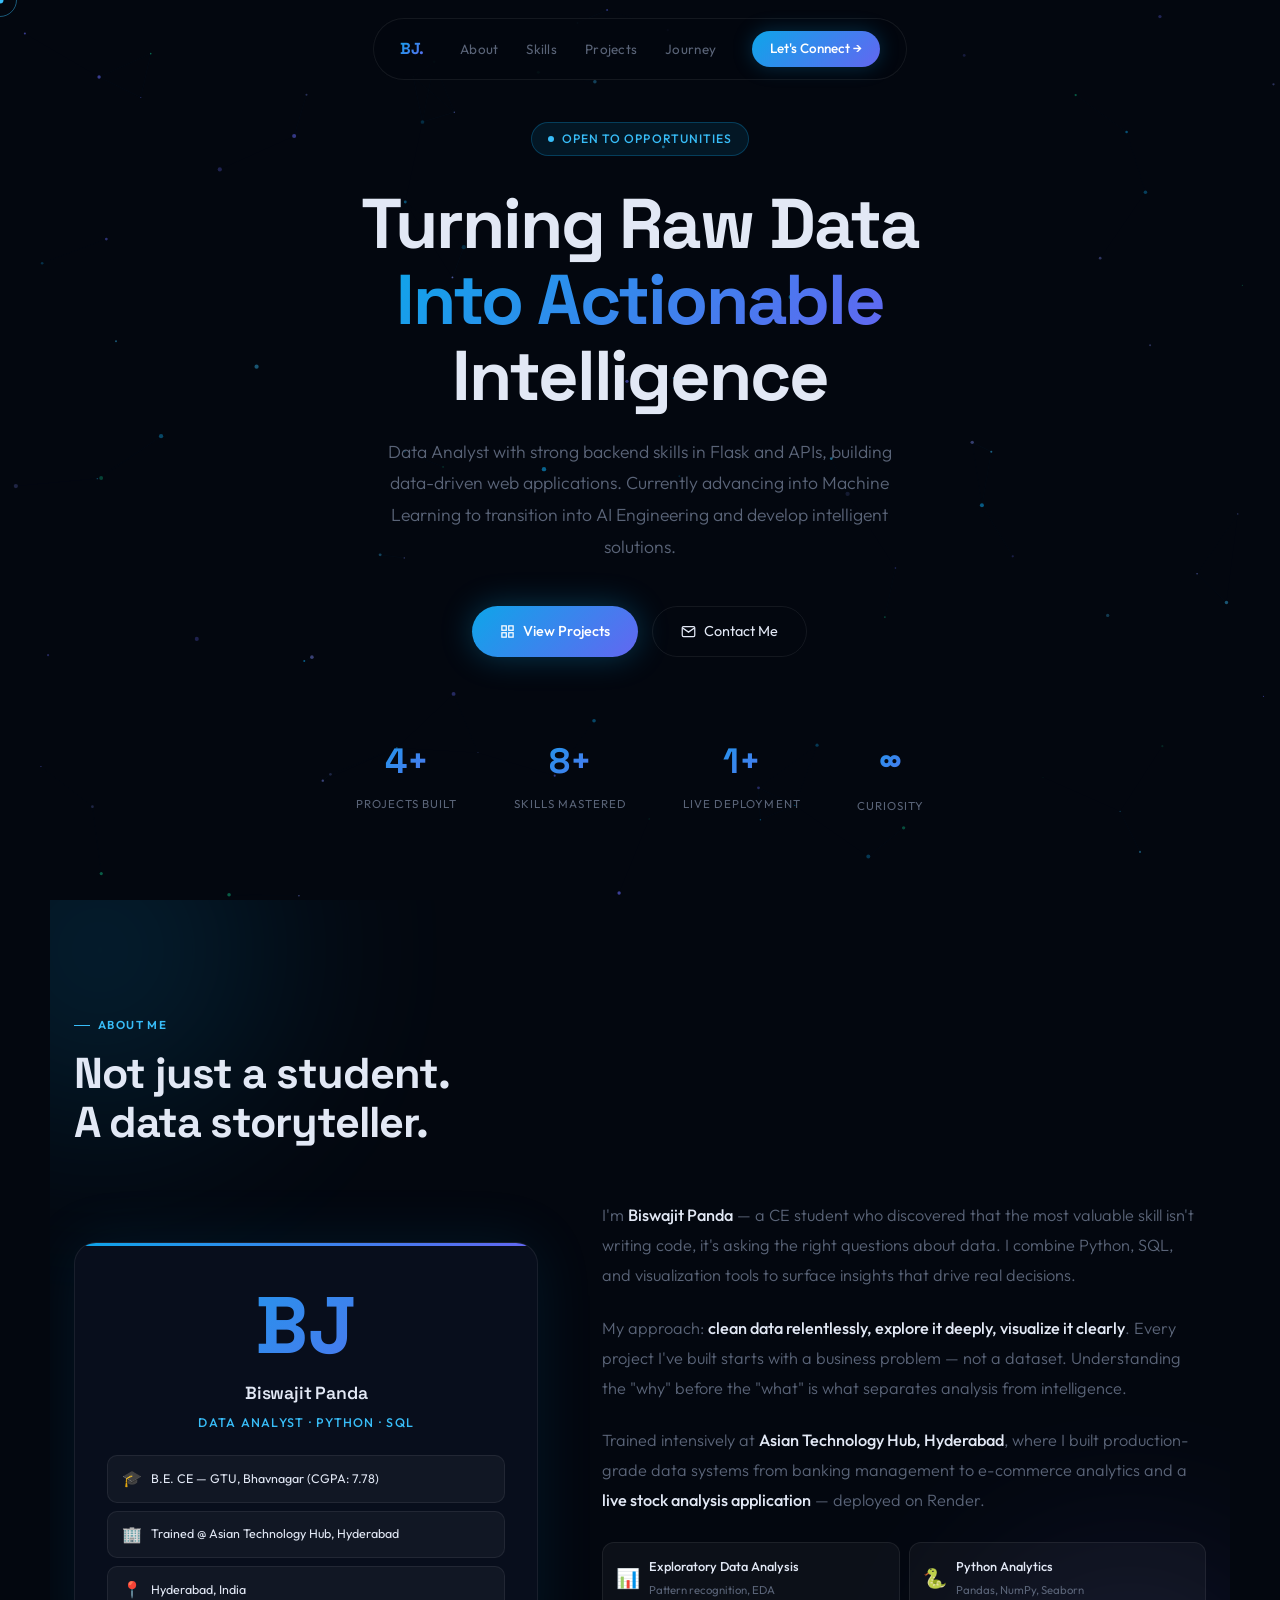
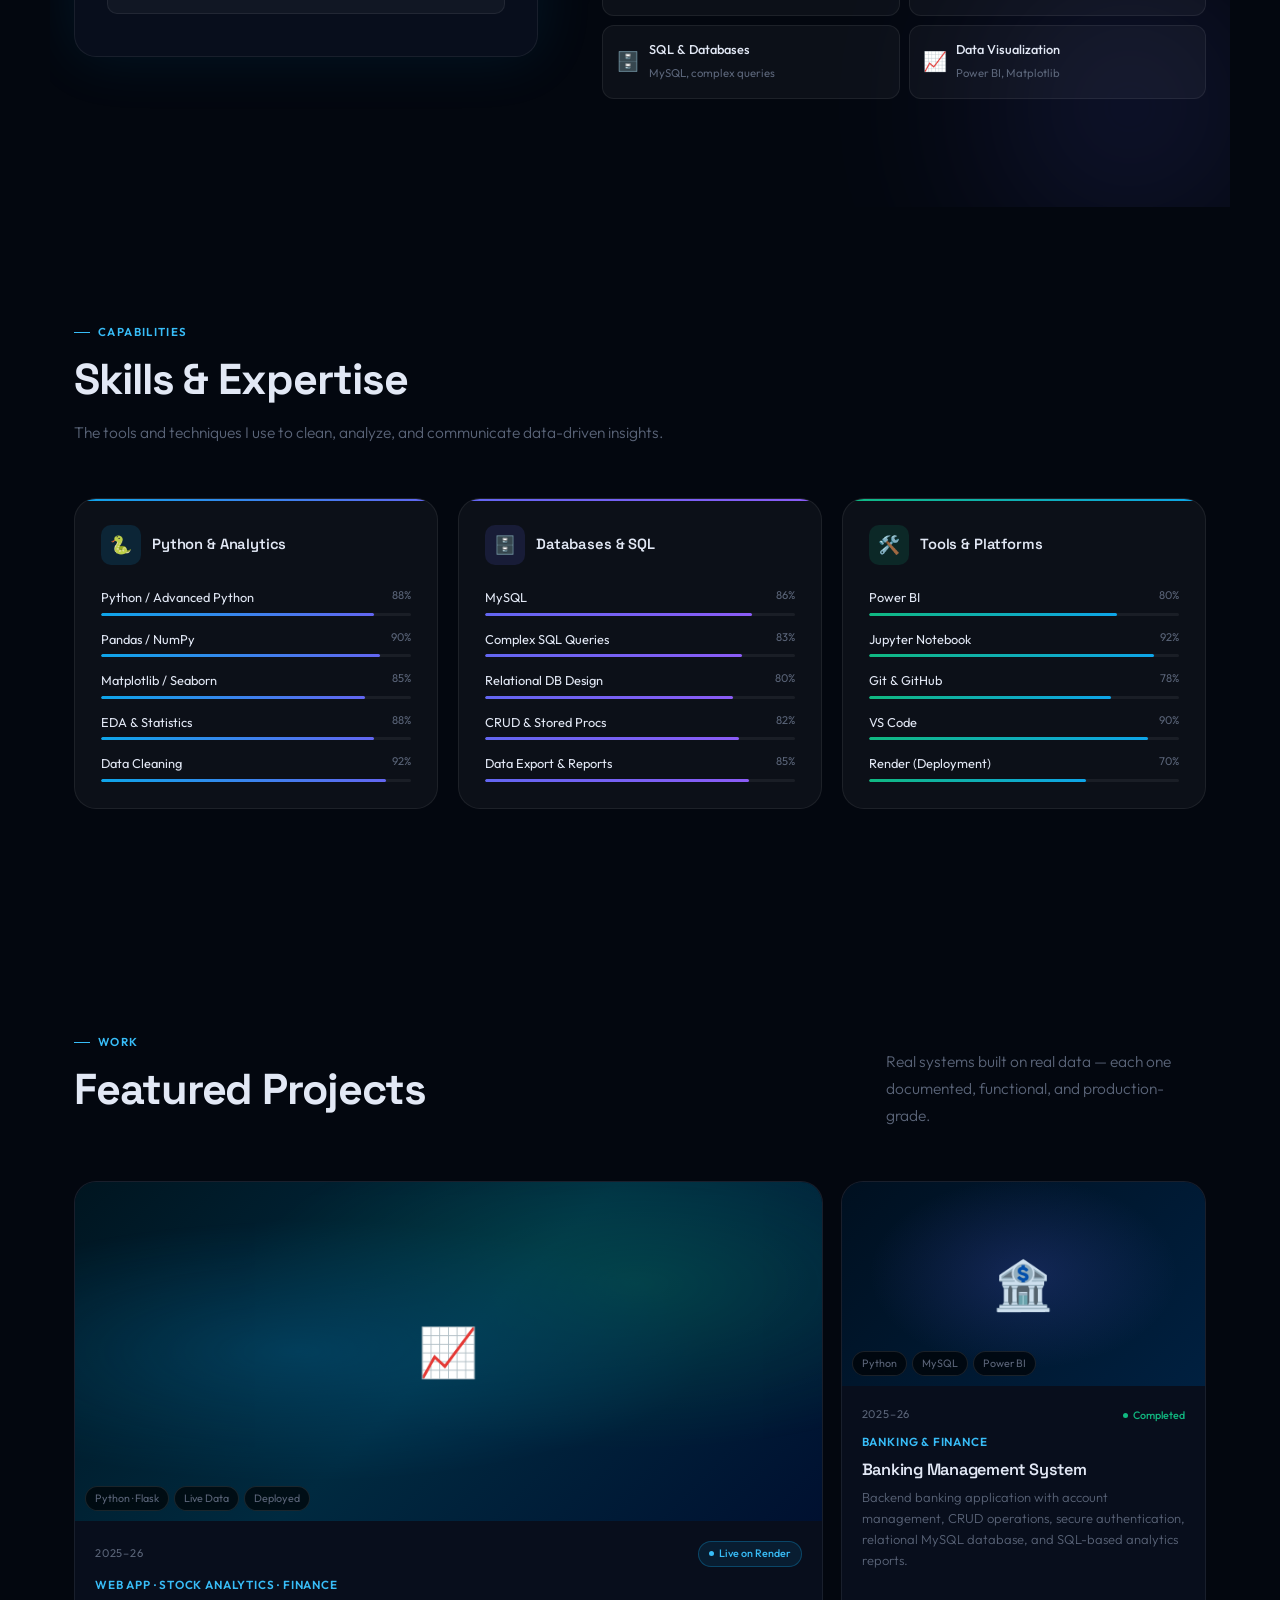
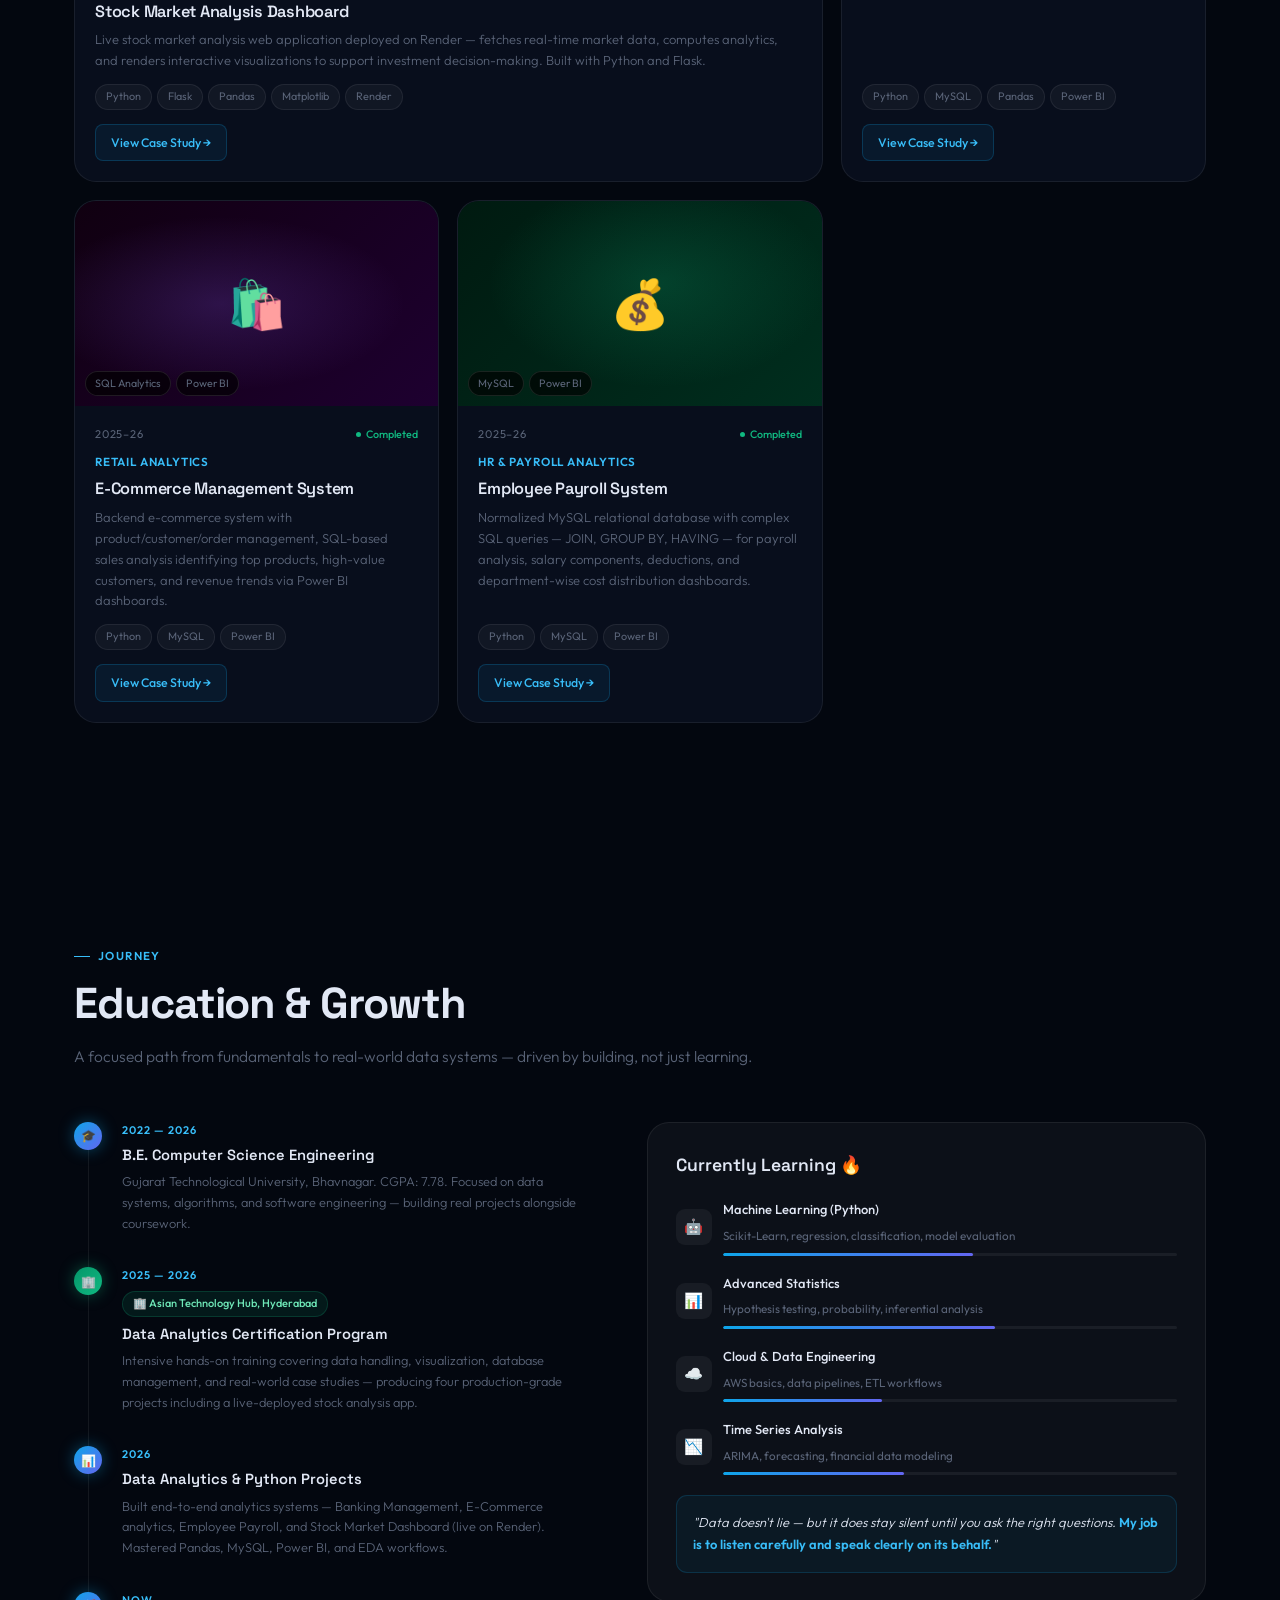
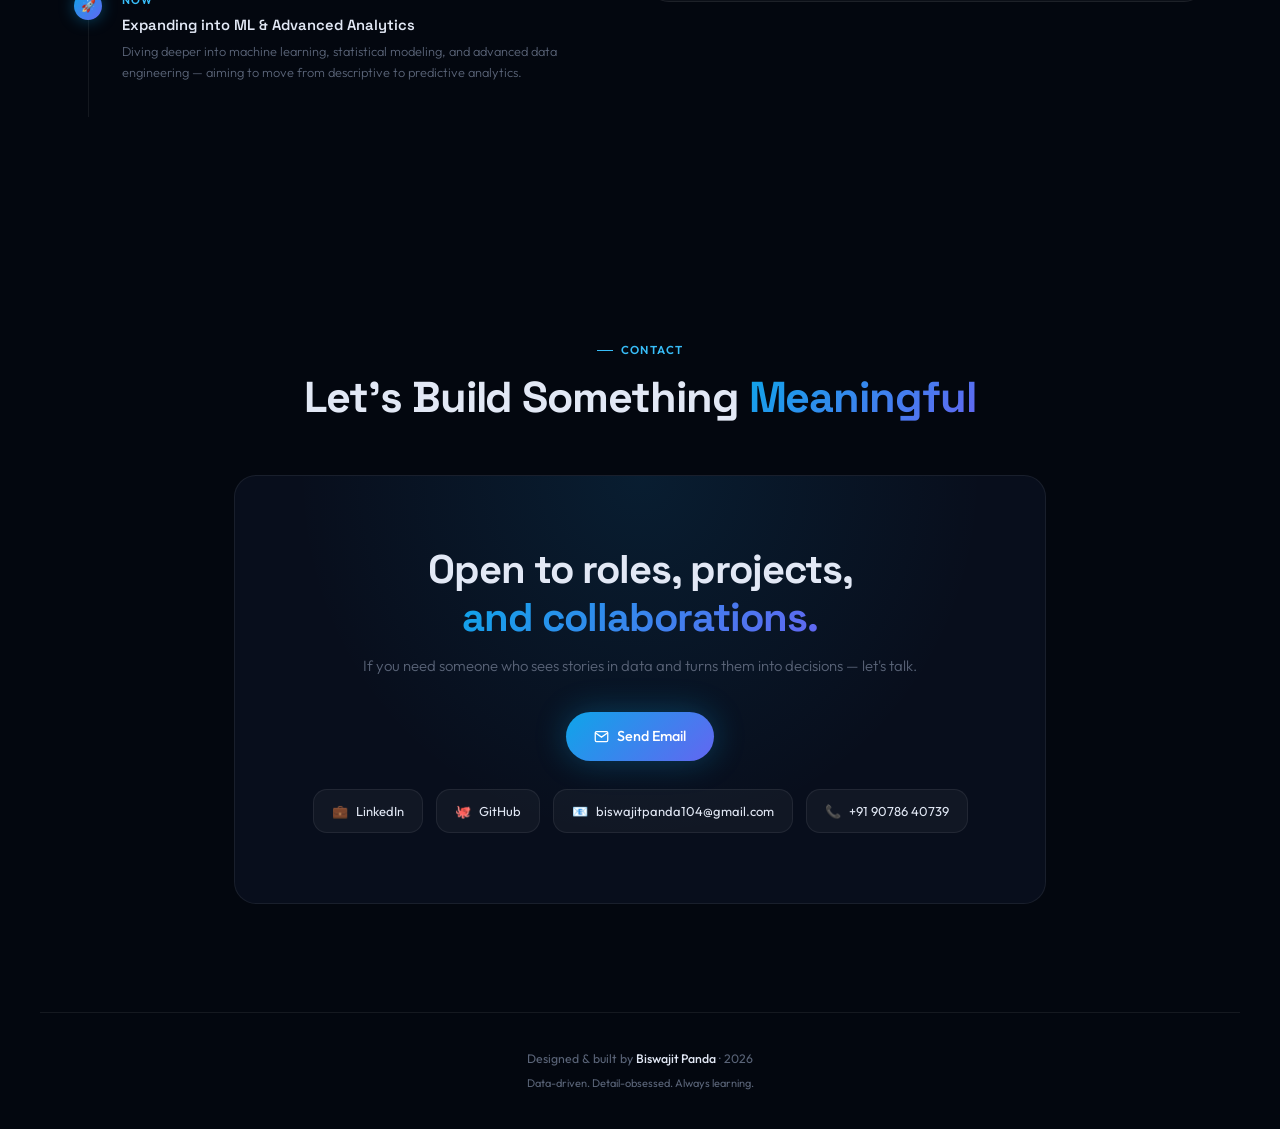
==== commit 97d24911: "Add files via upload" ====
--- a/index.html
+++ b/index.html
@@ -1176,7 +1176,7 @@
       <h2 class="cta-headline">Open to roles, projects,<br><span class="grad-text">and collaborations.</span></h2>
       <p class="cta-sub">If you need someone who sees stories in data and turns them into decisions — let's talk.</p>
       <div style="display:flex;justify-content:center;gap:14px;flex-wrap:wrap;">
-        <a href="mailto:biswajitpanda104@gmail.com" class="btn-primary">
+        <a href="https://mail.google.com/mail/?view=cm&to=biswajitpanda104@gmail.com" class="btn-primary">
           <svg width="15" height="15" viewBox="0 0 24 24" fill="none" stroke="currentColor" stroke-width="2">
             <path d="M4 4h16c1.1 0 2 .9 2 2v12c0 1.1-.9 2-2 2H4c-1.1 0-2-.9-2-2V6c0-1.1.9-2 2-2z"/>
             <polyline points="22,6 12,13 2,6"/>
@@ -1185,16 +1185,16 @@
         </a>
       </div>
       <div class="contact-links">
-        <a href="https://linkedin.com/in/biswajit" target="_blank" class="contact-link"><span>💼</span>LinkedIn</a>
-        <a href="https://github.com/biswajit" target="_blank" class="contact-link"><span>🐙</span>GitHub</a>
-        <a href="mailto:biswajitpanda104@gmail.com" class="contact-link"><span>📧</span>biswajitpanda104@gmail.com</a>
+        <a href="https://www.linkedin.com/in/biswajitpanda02" target="_blank" class="contact-link"><span>💼</span>LinkedIn</a>
+        <a href="https://github.com/Coder-Biswajit" target="_blank" class="contact-link"><span>🐙</span>GitHub</a>
+        <a href="https://mail.google.com/mail/?view=cm&to=biswajitpanda104@gmail.com" class="contact-link"><span>📧</span>biswajitpanda104@gmail.com</a>
         <a href="tel:+919078640739" class="contact-link"><span>📞</span>+91 90786 40739</a>
       </div>
     </div>
   </section>
 
   <footer class="site-footer">
-    <p>Designed & built by <strong>Biswajit Panda</strong> · Data Analyst · 2026</p>
+    <p>Designed & built by <strong>Biswajit Panda</strong> · 2026</p>
     <p style="margin-top:6px;font-size:.69rem;">Data-driven. Detail-obsessed. Always learning.</p>
   </footer>
 
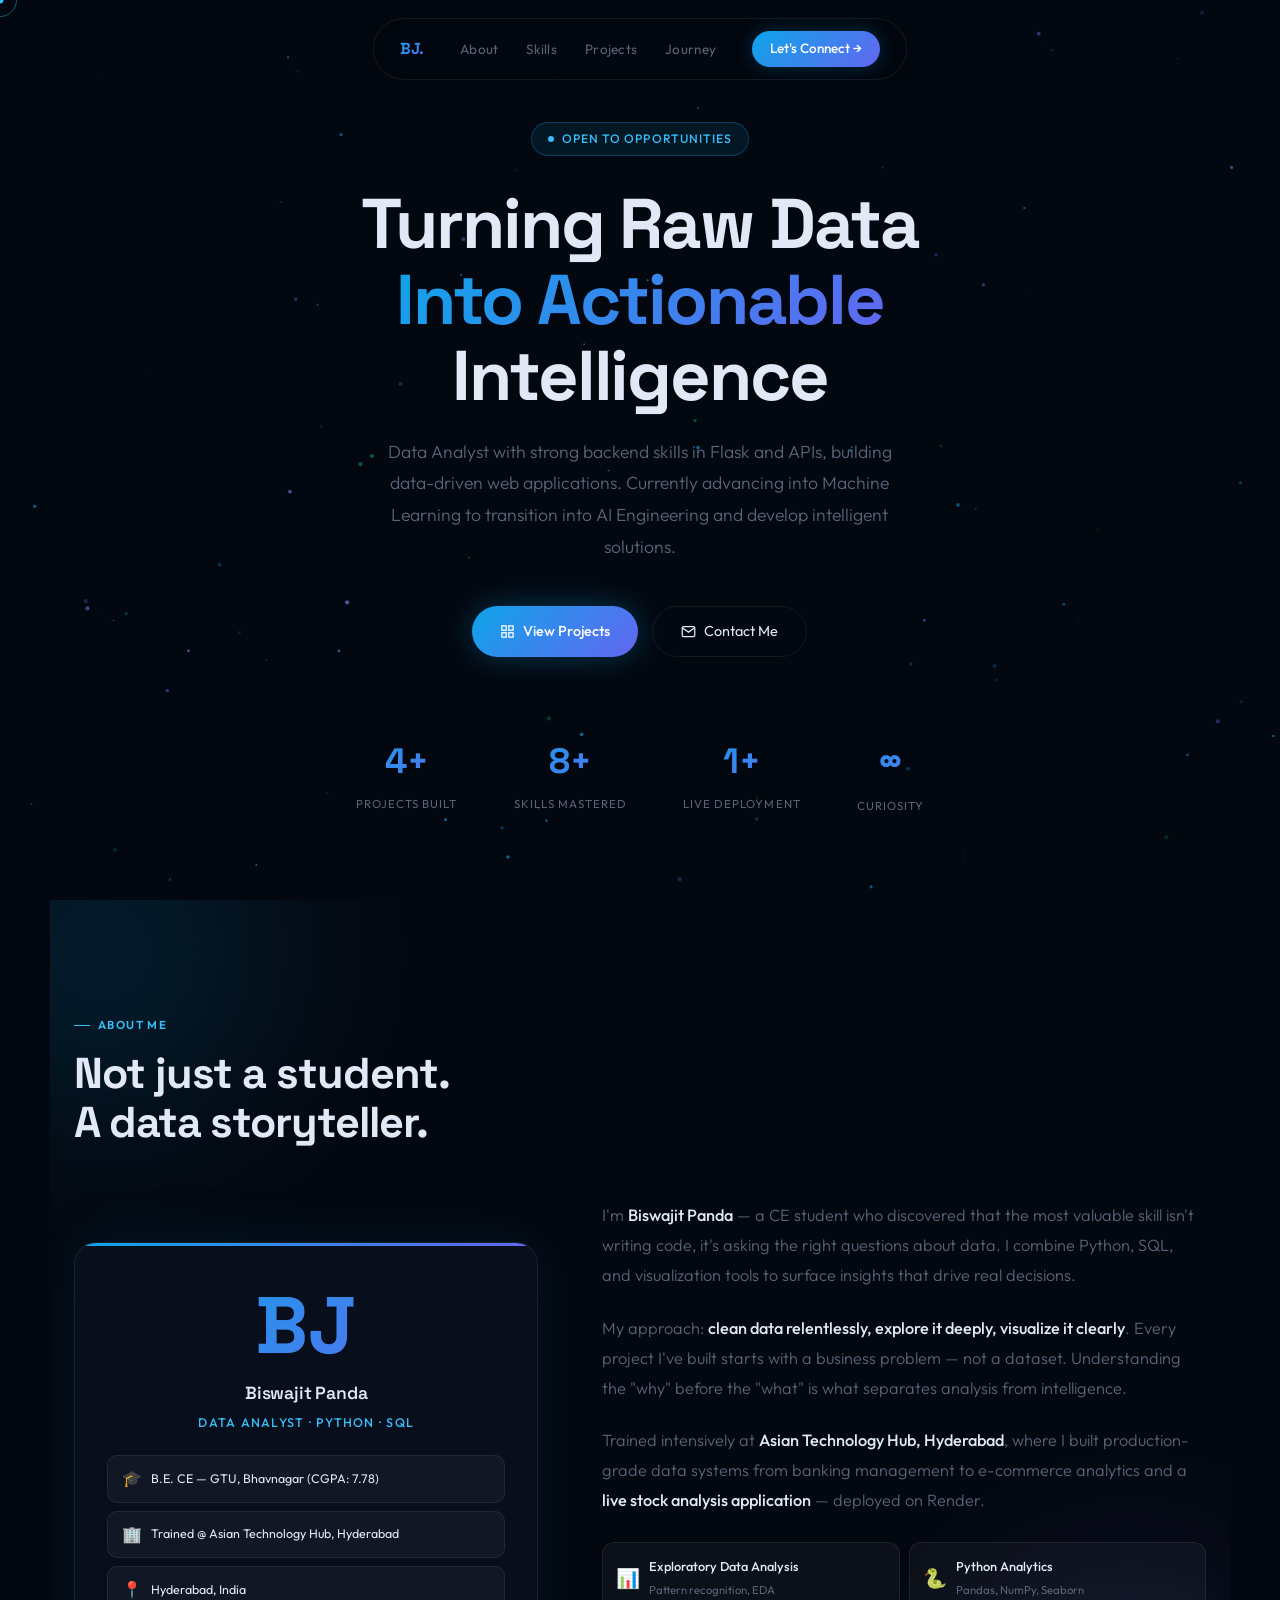
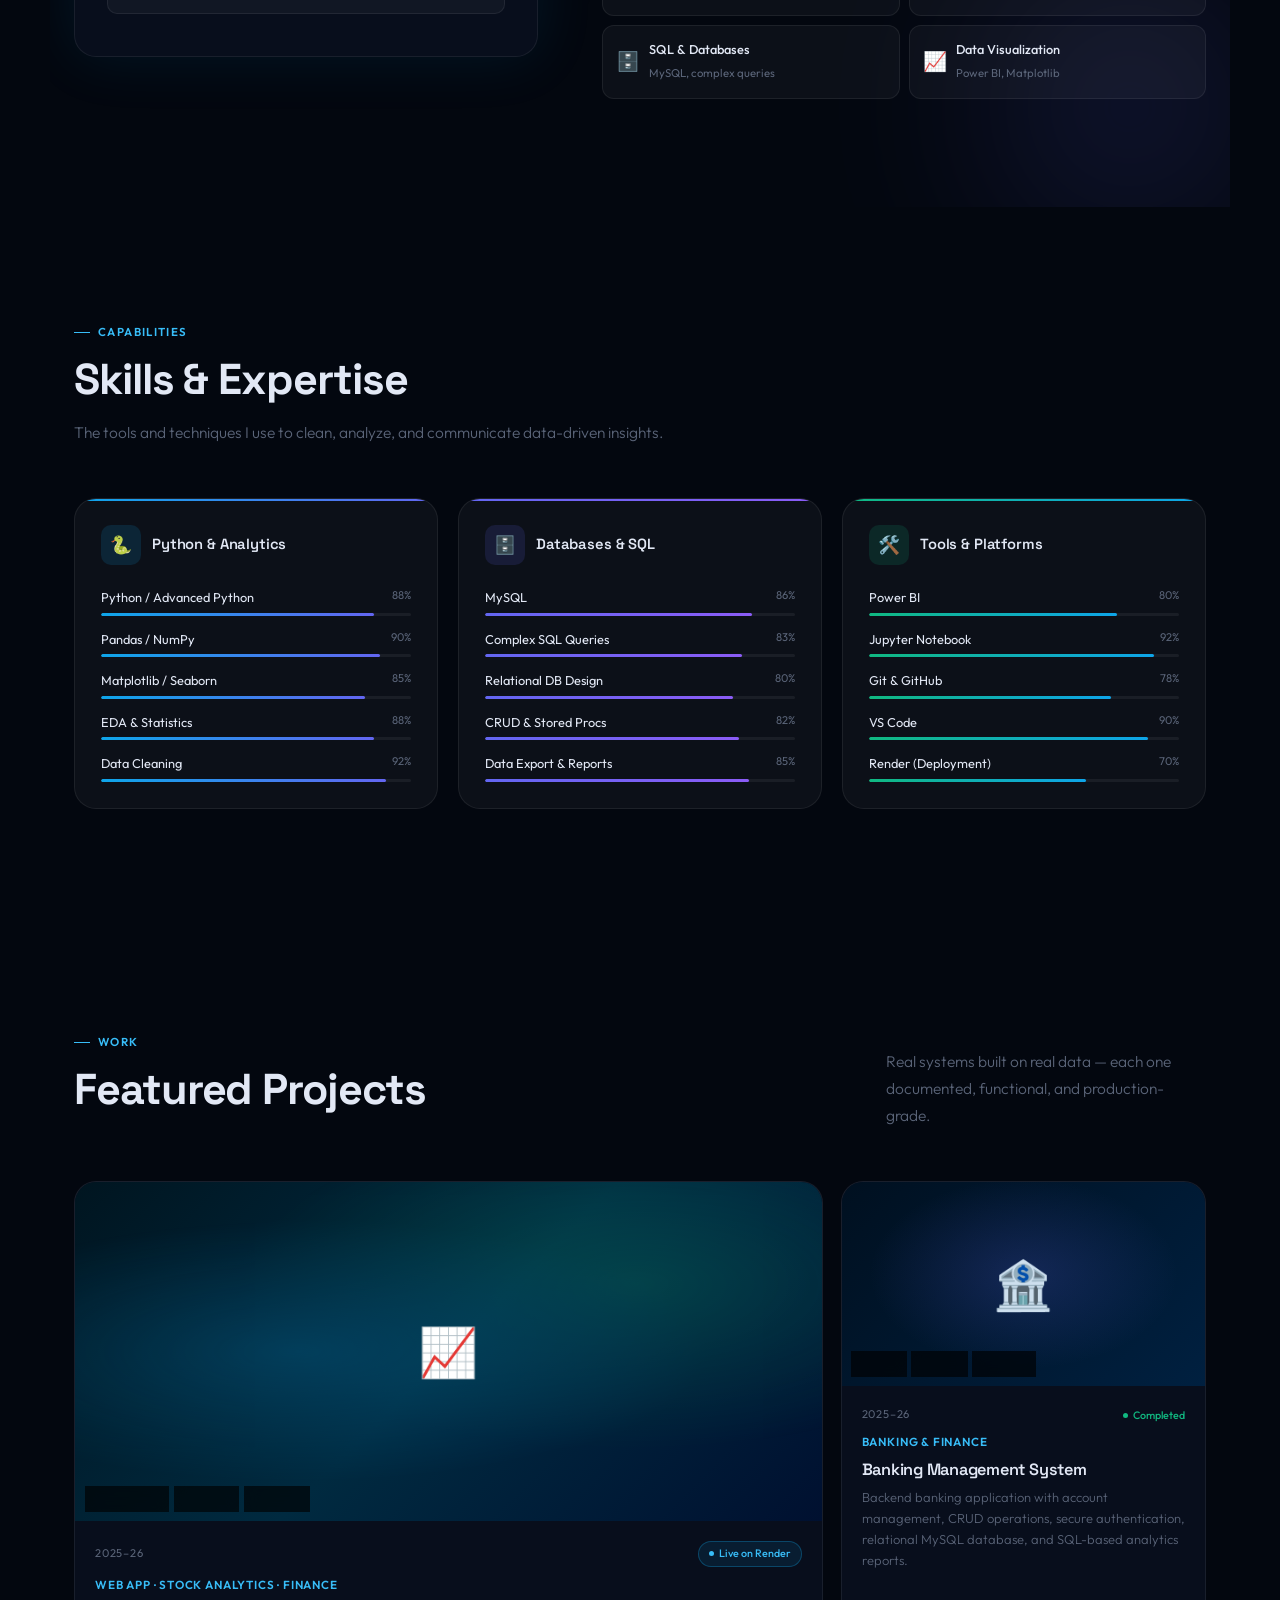
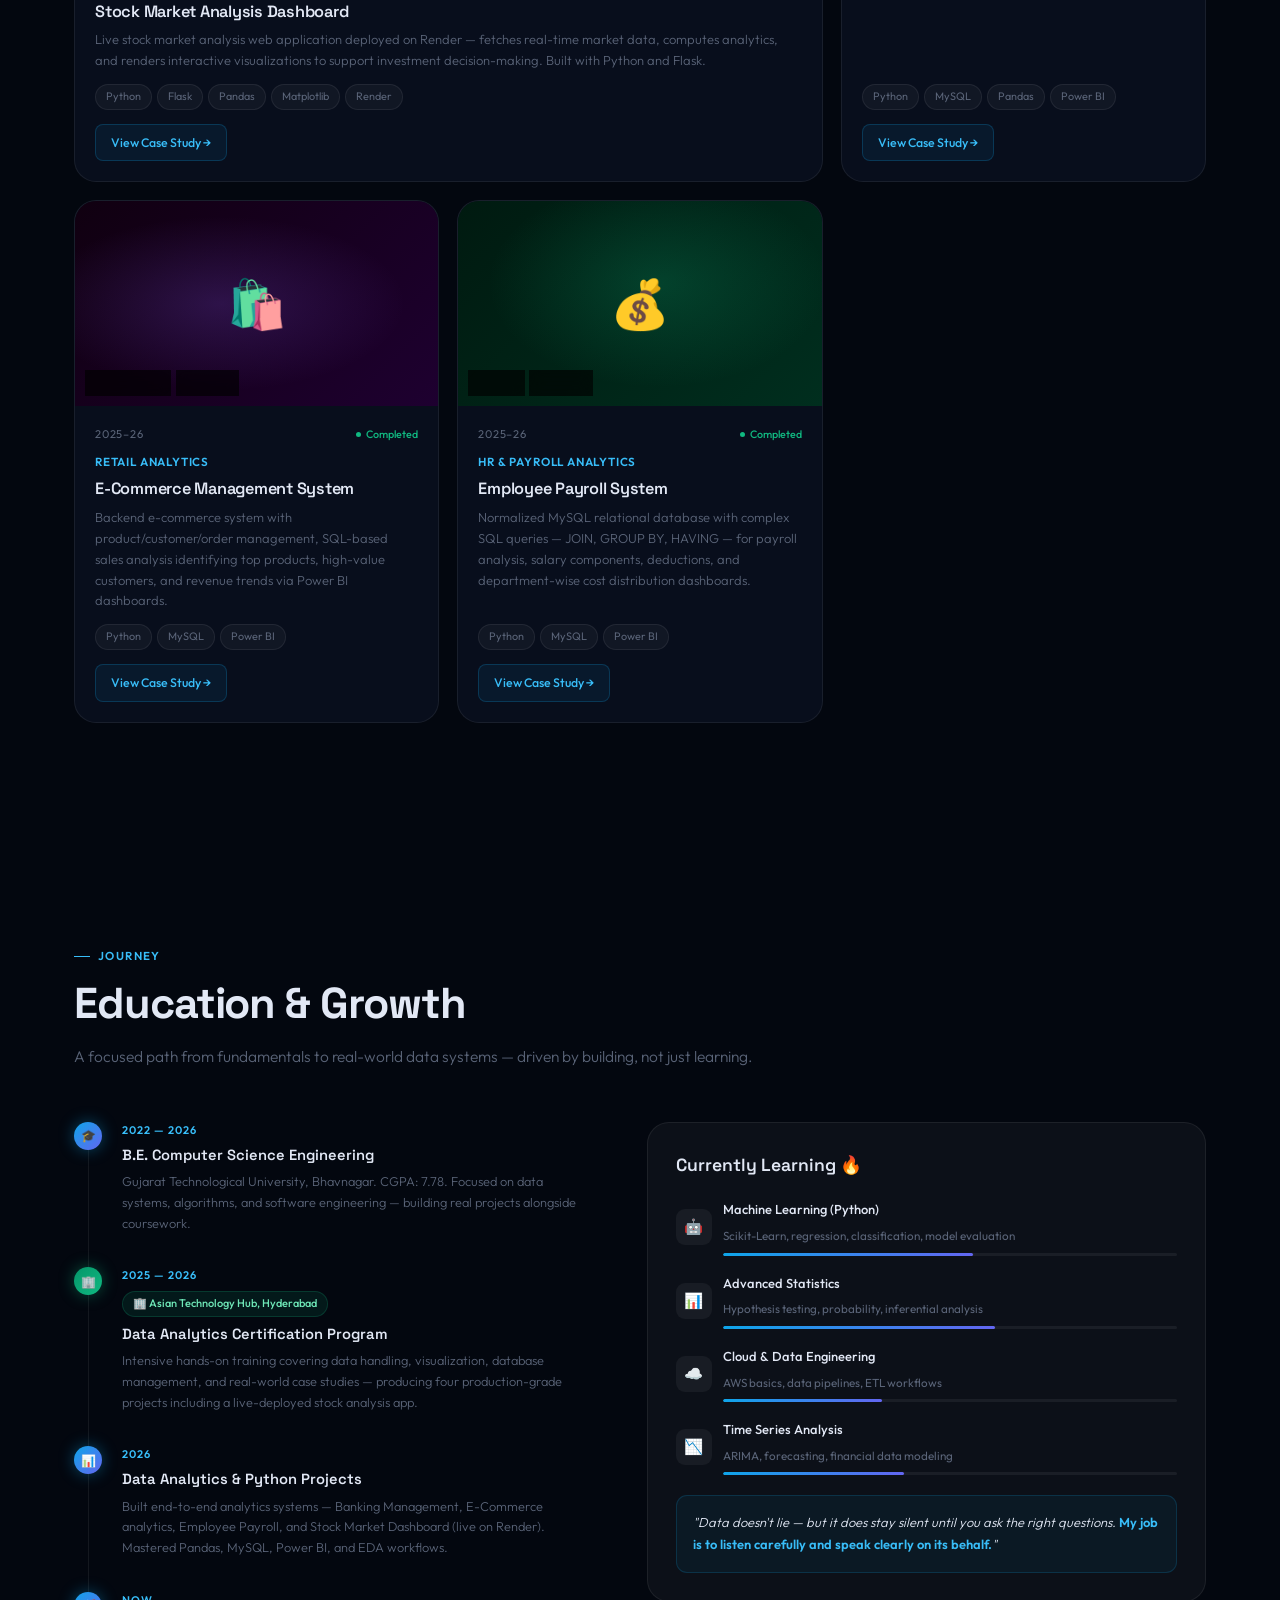
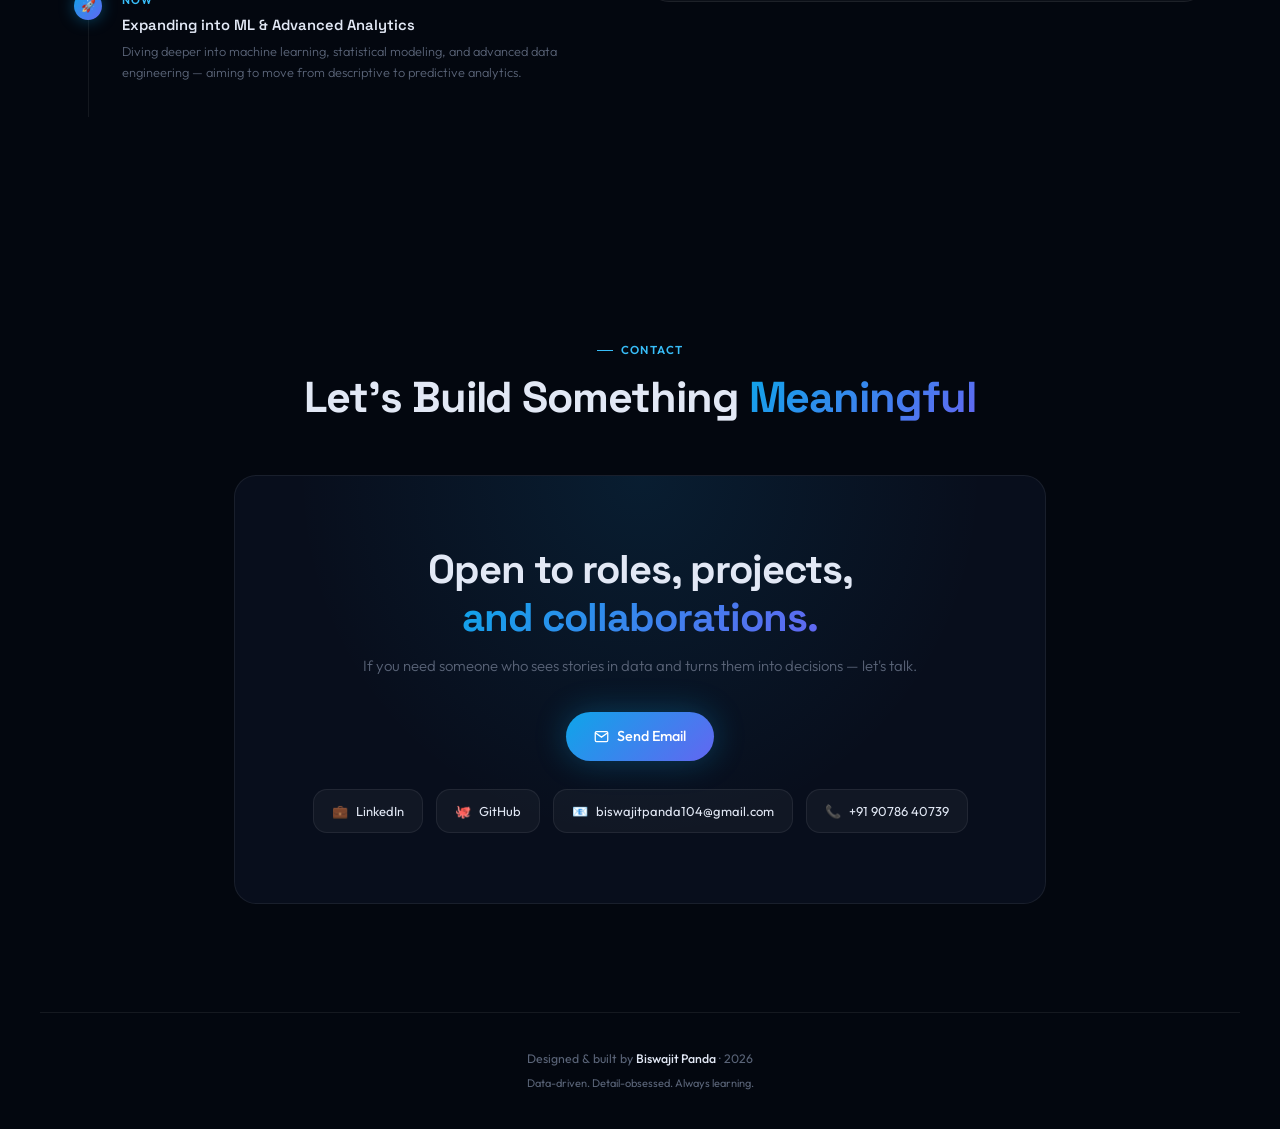
==== commit 3f5b59ad: "Add files via upload" ====
--- a/index.html
+++ b/index.html
@@ -1185,7 +1185,7 @@
         </a>
       </div>
       <div class="contact-links">
-        <a href="https://www.linkedin.com/in/biswajitpanda02" target="_blank" class="contact-link"><span>💼</span>LinkedIn</a>
+        <a href="https://www.linkedin.com/in/biswajitpanda-ai" target="_blank" class="contact-link"><span>💼</span>LinkedIn</a>
         <a href="https://github.com/Coder-Biswajit" target="_blank" class="contact-link"><span>🐙</span>GitHub</a>
         <a href="https://mail.google.com/mail/?view=cm&to=biswajitpanda104@gmail.com" class="contact-link"><span>📧</span>biswajitpanda104@gmail.com</a>
         <a href="tel:+919078640739" class="contact-link"><span>📞</span>+91 90786 40739</a>
